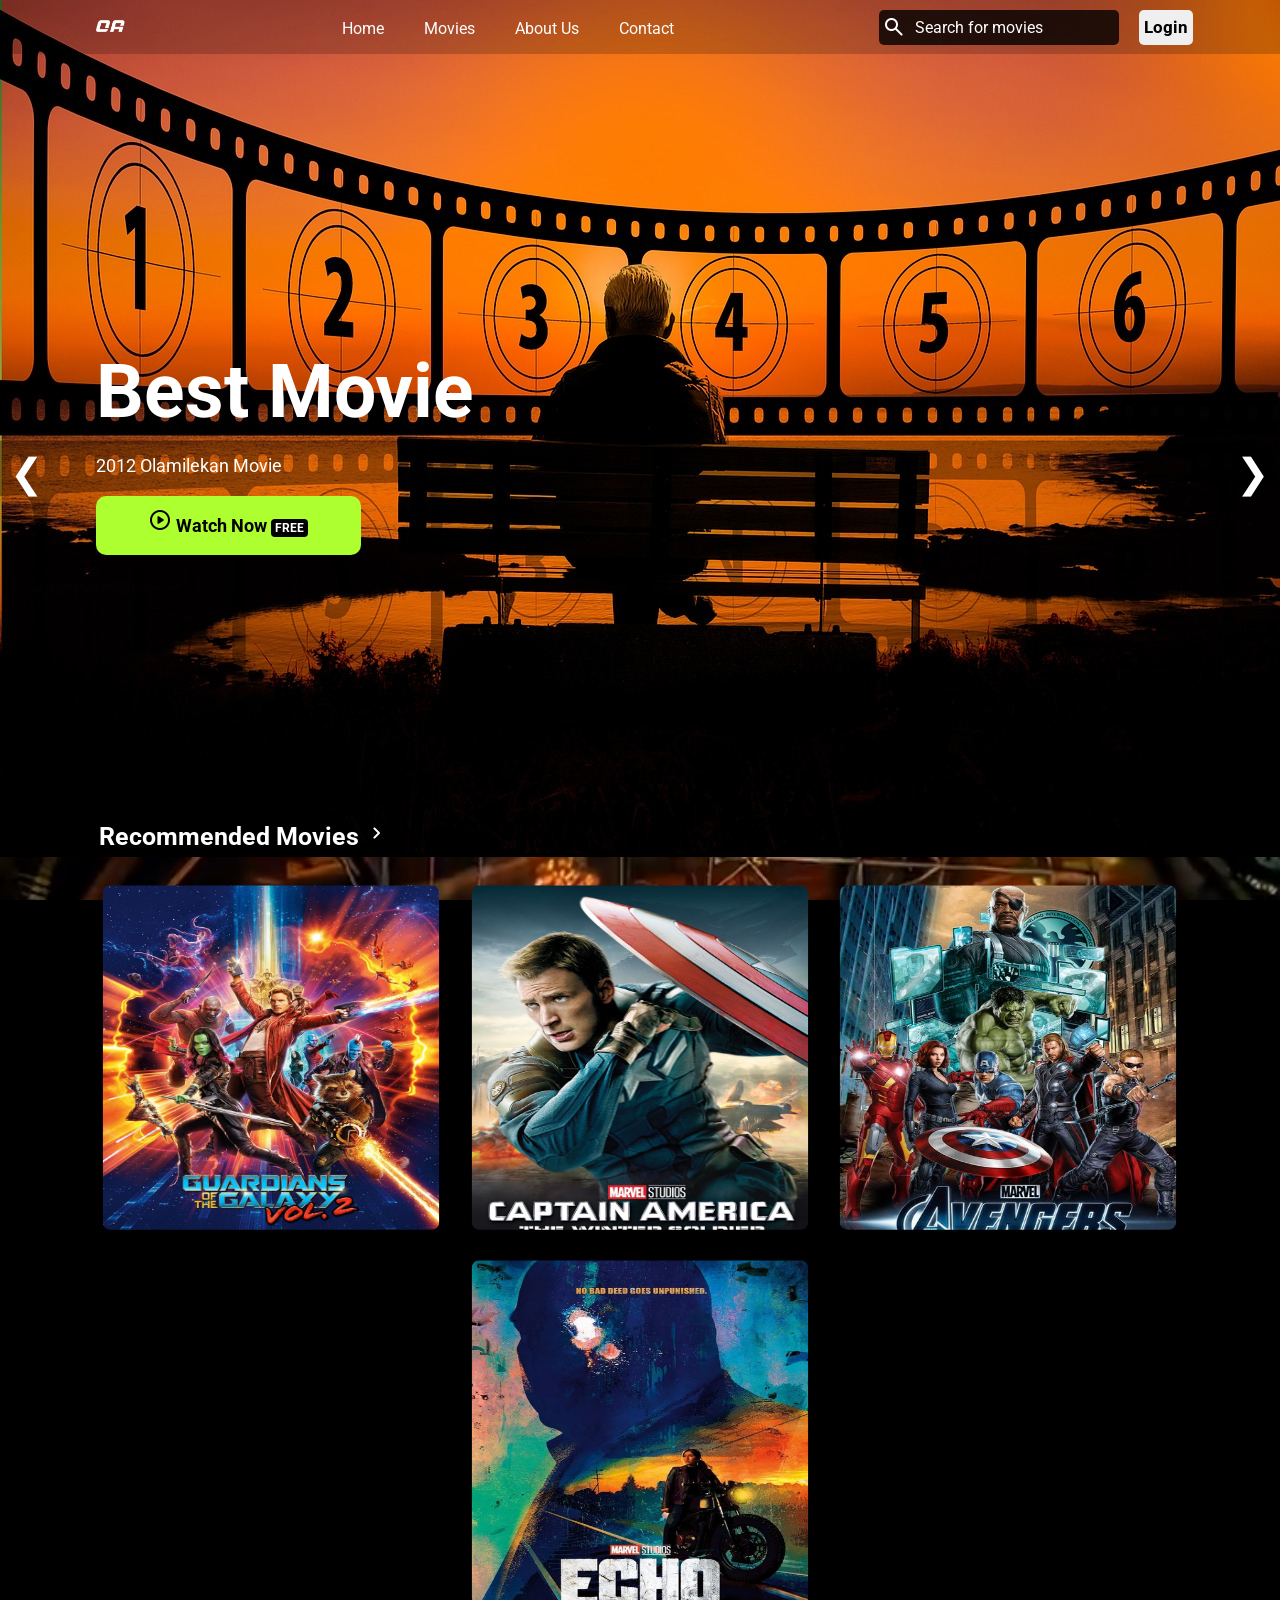
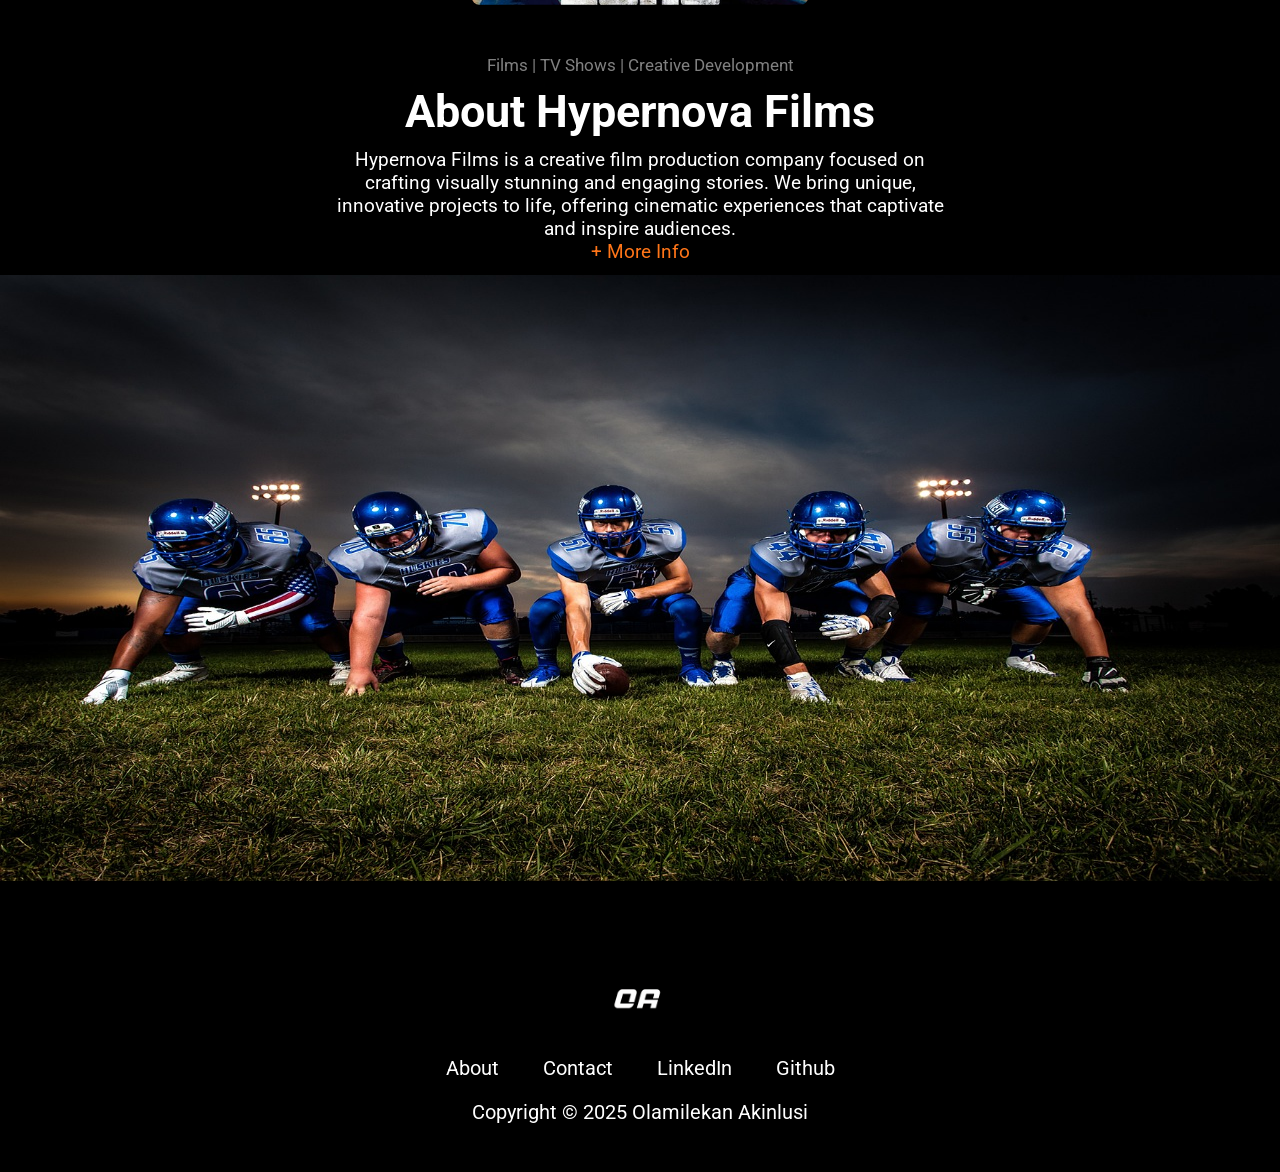
==== index.html @ 243a3493 "free" ====
<!DOCTYPE html>
<html lang="en">
<head>
    <meta charset="UTF-8">
    <meta name="viewport" content="width=device-width, initial-scale=1.0">
    <link rel="stylesheet" href="./style.css">
    <script src="index.js" defer></script>
    <link
      rel="stylesheet"
      href="https://fonts.googleapis.com/css2?family=Material+Symbols+Rounded:opsz,wght,FILL,GRAD@24,400,0,0"
    />
    <title>Movies</title>
</head>
<body>
    <section id="landing-page">
        <div class="nav__row">
        <nav>
            <div class="nav__container">
           <div class="logo">
                <img src="./my logo.png" id="personal-logo" alt="">
            </div>
            <div class="nav__link--list">
            <ul>
                <li class="nav__link">
                    <a href="#" class="
                    nav__link--anchor
                    link__hover-effect
                    link__hover-effect--black
                    ">Home</a>
                </li>
                <li class="nav__link" onclick="toggleModal()">
                    <a href="#recommended" class="
                    nav__link--anchor
                    link__hover-effect
                    link__hover-effect--black
                    ">Movies</a>
                </li>
                <li class="nav__link" onclick="toggleModal()">
                    <a href="#about" class="
                    nav__link--anchor
                    link__hover-effect
                    link__hover-effect--black
                    ">About Us</a>
                </li>
                <li class="nav__link" onclick="toggleModal()">
                    <a href="#" class="
                    nav__link--anchor
                    link__hover-effect
                    link__hover-effect--black
                    ">Contact</a>
                </li>
            </ul>
            </div>
                <div class="nav__right">
                    <div class="search__bar">
                        <span class="material-symbols-rounded btn__search">Search</span>
                    <input type="text" class="movie__bar" id="searchInput" placeholder="Search for movies">
                    <button class="login__btn click" onclick="toggleContrast()">Login</button>         
                </div>
            </div>
            </div>
        </div>
        </nav>
        <header class="header">
            <div class="header__description">
            <h1 class="header__description--title">Hypernova Films</h1>
</div>
    <div class="carousel">
        <div class="texts">
            <div class="texts__title">
                <h1 class="texts__description">Best Movie</h1>
                <p class="texts__para">2012 Olamilekan Movie</p>
                <button class="watch"><span class="material-symbols-rounded font">play_circle</span> Watch Now <span class="free">FREE</span></button>
            </div>
        </div>
        <div class="carousel__img">
        <img src="./sunset-3189813_1280.jpg" class="slide active">
           <img src="./videoframe_13177.png" class="slide">
         <img src="./ticket.jpg" class="slide">
        </div>
        <div class="dots">
            <span class="dot active" onclick="currentSlide(1)"></span>
            <span class="dot" onclick="currentSlide(2)"></span>
            <span class="dot" onclick="currentSlide(3)"></span>
            <span class="dot" onclick="currentSlide(4)"></span>
            <span class="dot" onclick="currentSlide(5)"></span>
            <span class="dot" onclick="currentSlide(6)"></span>
            <span class="dot" onclick="currentSlide(7)"></span>
        </div>
            <button class="carousel-btn prev click" onClick="moveSlide(-1)">❮</button>
            <button class="carousel-btn next click" onClick="moveSlide(1)">❯</button>
    </div>
    <div id="recommended">
        Recommended Movies <span class="material-symbols-rounded right">Chevron_right</span>
    </div>

    <div class="movie__wrapper">
    <div class="movie">
        <div class="movie__one">
            <img id="moviePoster" src="./g2.jpg" class="movie1" alt="Movie Poster">
            <div class="movie__wrapper--bg">
            <div class="movie__description">
            <h3 id="movieTitle" class="movie__description--title">Guardians of the Galaxy <br> Vol. 2</h3>
            <p id="movieDescription" class="movie__para">The Guardians face new challenges, encounter Peter Quill's father, Ego, and uncover secrets, strengthening their bond as a family.</p>
            <button class="movie__btn click" onclick="toggleContrast(event)">Watch Now!</button>
        </div>  
        </div> 
        </div> 
        </div> 
        <div class="movie">
            <div class="movie__one">
                <img src="./q1.jpg" class="movie1" alt="">
                <div class="movie__wrapper--bg">
                    <div class="movie__description">
                    <h3 class="movie__description--title">Captain America<br>The Winter Soldier</h3>
                    <p class="movie__para">Steve Rogers uncovers a conspiracy within S.H.I.E.L.D. while facing the mysterious Winter Soldier, revealing dark truths about his past.</p>
                    <button class="movie__btn click" onclick="toggleContrast()">Watch Now!</button>
                </div>  
                </div> 
            </div>  
            </div> 
            <div class="movie">
                <div class="movie__one">
                    <img src="./g5.jpg" class="movie1" alt="">
                    <div class="movie__wrapper--bg">
                        <div class="movie__description">
                        <h3 class="movie__description--title">Avengers</h3>
                        <p class="movie__para">The Avengers team up to stop Loki, Thor's brother, from using the Tesseract to conquer Earth, facing overwhelming odds.</p>
                        <button class="movie__btn click" onclick="toggleContrast()">Watch Now!</button>
                    </div>  
                    </div> 
                </div>  
                </div> 
                        <div class="movie">
                            <div class="movie__one">
                                <img src="./g6.jpg" class="movie1" alt="">
                                <div class="movie__wrapper--bg">
                                    <div class="movie__description">
                                    <h3 class="movie__description--title">Echo</h3>
                                    <p class="movie__para">Echo, aka Maya Lopez, is a Marvel superhero with the ability to perfectly mimic actions, and is deaf.</p>
                                    <button class="movie__btn click" onclick="toggleContrast()">Watch Now!</button>
                                </div>  
                                </div> 
                            </div>  
                            </div> 
                        </div>
    </div>
</header>
</section>
<section id="about">
    <div class="about__container">
<div class="about__description">Films | TV Shows | Creative Development</div>
<h2 class="about__decription--title">About Hypernova Films</h2>
<p class="about__para">Hypernova Films is a creative film production company focused on crafting visually stunning and engaging stories. We bring unique, innovative projects to life, offering cinematic experiences that captivate and inspire audiences.<br><span class="orange">+ More Info</span></p>
<div class="about__box">
    <img src="./9.jpg" class="about__img" alt="">
    <div class="about__text">
        <h2 class="about__h2">Releases Coming Soon</h2>
        <div class="about__play">
       <a href=""><i class="fa-solid fa-circle-play"></i></a>
            <h4 class="about__h4">Play Video</h4>
    <div class="about__videos">
        <h4 class="video__text">All Videos +</h4>
    </div>
    </div>
    </div>
</div>
</div>
</section>
<footer id="footer">
   <div class="footer__logo">
    <img src="./my logo.png" class="footer__personal-logo" alt="">
   </div>
    <div class="footer__links">
        <a href="" class=" footer__link 
        nav__link--anchor
        link__hover-effect
        link__hover-effect--black
        ">About</a>
        <a href="" class="footer__link 
        nav__link--anchor
        link__hover-effect
        link__hover-effect--black
        ">Contact</a>
        <a href="" class="footer__link 
        nav__link--anchor
        link__hover-effect
        link__hover-effect--black
        ">LinkedIn</a>
        <a href="" class="footer__link 
        nav__link--anchor
        link__hover-effect
        link__hover-effect--black
        ">Github</a>
       </div>
       <div class="footer__copyright">Copyright &copy; 2025 Olamilekan Akinlusi</div>
</footer>
</body>
</html>
---- style.css ----
@import url("https://fonts.googleapis.com/css2?family=Lato:ital,wght@0,100;0,300;0,400;0,700;0,900;1,100;1,300;1,400;1,700;1,900&family=Poppins:ital,wght@0,100;0,200;0,300;0,400;0,500;0,600;0,700;0,800;0,900;1,100;1,200;1,300;1,400;1,500;1,600;1,700;1,800;1,900&family=Roboto+Flex:opsz,wght@8..144,100..1000&family=Roboto:ital,wght@0,100..900;1,100..900&display=swap");
* {
  margin: 0;
  padding: 0;
  box-sizing: border-box;
  font-family: "Roboto", serif;
}

body,
html {
  height: 100%;
  background-color: black;
  margin: 0;
}

body.high-contrast {
    background-color: #000;
    color: #FFF;
}

#landing-page {
    width: 100%;
}

.landing__img {
  max-width: 1400px;
}

#personal-logo {
  width: 50px;
  height: 50px;
  line-height: 0.5;
}

.orange {
    color: #ff7518;
}

/*

NAV

*/

.nav__row {
  margin: 0 auto;
  max-width: 100%;
}

.nav__container {
  margin: 0 auto;
  width: 100%;
  background-color: rgba(0, 0, 0, 0.2);
  display: flex;
  align-items: center;
justify-content: space-around;
  width: 100%;
  position: absolute;
  z-index: 1000;
}

.nav__link--anchor {
  font-size: 16px;
  color: #fff;
}

.link__hover-effect {
  position: relative;
}

.link__hover-effect:after {
  content: "";
  position: absolute;
  bottom: -3px;
  height: 3px;
  width: 0;
  right: 0;
  transition: all 300ms ease;
}

.link__hover-effect--black:after {
  background-color: white;
}

.link__hover-effect:hover:after {
  left: 0;
  width: 100%;
}

ul {
  display: flex;
  align-items: center;
width: 100%;
  gap: 40px;
  line-height: 2.5;
  margin: 0 30px;
}

a {
  text-decoration: none;
  color: #fff;
}

li {
  list-style-type: none;
}

h1{
  margin: 0;
}

button {
  cursor: pointer;
}

.click {
  cursor: pointer;
  transition: all 300ms ease;
}

.click:hover {
  transform: scale(1.1);
}

.click:active {
  transform: scale(0.8);
}

.nav__link--list {
  font-size: 18px;
}

/* Nav search and login */

.login__btn {
  height: 35px;
  width: 70%;
 font-size: 17px;
 font-weight: bold;
 transition: 0.3s ease;
 border-radius: 5px;
 border: none;
}

.btn__search {
  color: white;
  position: absolute;
  z-index: 2;
  padding: 3px;
}

.search__bar {
  gap: 20px;
position: relative;
  display: flex;
  align-items: center;
}

.movie__bar {
  width: 250px;
  height: 35px;
  border-radius: 5px;
  border: 0.5px solid transparent;
  padding: 10px 0 10px 35px;
  color: #fff;
  font-size: 16px;
  z-index: 1;
  transition: border-color 300ms ease;
  background-color: rgba(0, 0, 0, 0.8);

}

.movie__bar::placeholder {
  color: white;
}

.movie__bar:hover {
  border-color: #242424;
}

.movie__bar:focus,
.movie__bar:active {
    outline: white solid 2px;
    outline-offset: 0.5px;
}

/* CAROUSEL */

.carousel {
  position: relative;
  width: 100%;
  height: 100vh;
  margin: auto;
  overflow: hidden;
}

.texts {
  position: absolute;
  top: 35%;
  left: 7.5%;
  color: white;
  font-size: 50px;
 margin: 12px 0;
  border: none;
  
}

.texts__description {
  margin: 20px 0;
}

.texts__para {
  margin-top: 12px;
  font-size: 18px;
}

.watch {
  font-size: 18px;
  padding: 12px 12px;
  border-radius: 10px;
  background-color: greenyellow;
  margin-top: 20px;
 width: 70%;
 font-weight: bold;
 line-height: 1.5;
 align-items: center;
 border: none;
}

.font {
  font-size: 20px;
}

.watch:hover {
  background-color: #ccc;
  transition: 0.3s ease;
}

.free {
  padding: 2px 4px;
 font-size: 12px;
 background-color: black;
 border-radius: 4px;
 color: white;
 line-height: 2.5;
}

.carousel-img {
  display: flex;
  transition: 0.3s ease;
 height: 100%;
}

.slide {
  width: 100%;
    flex-shrink: 0;
}

.carousel-btn {
  position: absolute;
  top: 50%;
  background-color: gba(255, 255, 255, 0.8);
  border: none;
  cursor: pointer;
  font-size: 40px;
}

.prev {
  left: 10px;
  color: white;
  background-color: transparent;
}

.next {
  right: 10px;
  color: white;
  background-color: transparent;
}

#recommended {
  position: absolute;
  left: 7.7%;
  bottom: 5%;
  color: white;
  font-weight: bold;
  font-size: 25px;
  line-height: 1.5;
}

.right {
  /* color: yellow; */
  line-height: 0.5;
}

#recommended:hover,
.right:hover {
color: yellowgreen;
transition: 0.3s ease;
}

/* Carousel dots */

.carousel .dots {
  text-align: center;
  margin-top: 10px;
  position: absolute;
}

.dot {
  height: 12px;
  width: 10px;
  margin: 5px;
  border-radius: 50%;
  display: inline-block;
  cursor: pointer;

}


.dot .active {
  background-color: white;
}

/* HEADER */

/* .header {
  background-image: url("./sunset-3189813_1280.jpg");
  background-repeat: no-repeat;
  height: calc(100vh - 54px);
  background-size: cover;
  background-position: center center;
  height: 60vh;
} */

.movie__wrapper {
  display: flex;
  flex-wrap: wrap;
  gap: 60px;
  align-items: center;
  justify-content: center;
  position: relative;
}

/* .header__description {
  display: flex;
  justify-content: center;
  text-align: center;
  align-items: center;
  height: 57vh;
} */

 .header__description--title {
  display: none;
 }


.movie__one {
    position: relative;
  width: 100%;
  height: 35vh;
  border: 1px solid transparent;
  overflow: hidden;
  border-radius: 8px;
  box-shadow: 0 4px 8px rgba(0, 0, 0, 0.2);
}

.movie__description {
    position: absolute;
   top: 50%;
   transform: translateY(100%);
   width: 100%;
   height: 100%;
   background-color: rgba(0, 0, 0, 0.6);
   color: #fff;
   text-align: center;
   padding: 20px;
   transition: transform 0.5s ease;
}

.movie__one:hover .movie__description {
   transform: translateY(-50%);
}

.movie__one {
    transform: scale(1.1);
}

.movie1 {
  width: 306.4px;
  height: 343.34px;
  transition: transform 0.3s ease;
}

.movie__description--title {
font-size: 22px;
margin: 15px 0;
font-weight: bold;
}

.movie__btn {
    font-size: 18px;
    padding: 8px 25px;
    font-weight: bold;
    border-radius: 20px;
    margin: 20px 0;
    background-color: #ff7518;
}

.movie__para {
    font-size: 17px;
    margin: 12px 0;
}

/* ABOUT */

.about__container {
    background-color: black;
    height: 100vh;
    text-align: center;
    padding: 65px 0;
}

.about__description {
    font-size: 17px;
    color: grey;
}

.about__decription--title {
    font-size: 45px;
    margin: 10px 0;
    color: white;
}

.about__para {
    font-size: 19px;
    margin: 10px 0;
    align-items: center;
    width: calc(100% / 2);
    margin: 0 auto;
    color: white;
}

.about__box {
 

}
.about__img {
  width: 100%;
  height: 70vh;
  position: relative;
  padding: 12px 0;
}

/* FOOTER */

#footer {
   background-color: black;
   color:white;
   text-align: center;
  margin-top: 12px;
height: 30vh;
width: 100%;
padding: 40px 0;
}

.footer__personal-logo {
    width: 80px;
    height: 80px;
    margin: 15px 0;
}

.footer__link {
    font-size: 20px;
  margin: 0 20px;
}

.footer__copyright {
    font-size: 20px;
    margin: 20px 0;
}

/* Small Phones, Tablets, Large Smartphones */
/* 
@media (max-width:1024px) {
  nav {
    max-width: 990px;
    width: 100%;
    margin: 0 auto;
  }


.nav__link--list  {
  display: none;
}

.login__btn {
  display: none;
}

.logo {
padding: 12px;
}

#landing-page {
  max-width: 990px;
  margin: 0 auto;
  width: 100%;
}

.nav__right {
 display: flex;
}

.login__btn {
  display: none;
}

.search__bar {
  margin: 0 120px;
}
}

/* Tablets */

@media (max-width: 768px) {
  nav {
    max-width: 720px;
    width: 100%;
    margin: 0 auto;
  }


.nav__link--list  {
  display: none;
}

.login__btn {
  display: none;
}

.logo {
padding: 12px;
}


#landing-page {
  max-width: 720px;
  margin: 0 auto;
  width: 100%;
}

.nav__right {
  margin: 0;
  gap: 0;
}

.login__btn {
  display: none;
}

.search__bar {
  margin: 0 220px;
}
}

/* Small Phones */

@media (max-width: 430px) {

  nav {
    max-width: 400px;
    width: 100%;
    margin: 0 auto;
  }
  #landing-page {
    width: 100%;
    max-width: 400px;
    margin: 0 auto;
  }

  .header {
max-width: 400px;
width: 100%;
margin: 0 auto;
  }

  .search__bar {
    margin: 0 150px;
  }

  .movie__bar {
    width: 180px;
  }

  .header__description--title {
    font-size: 35px;
  }
} */
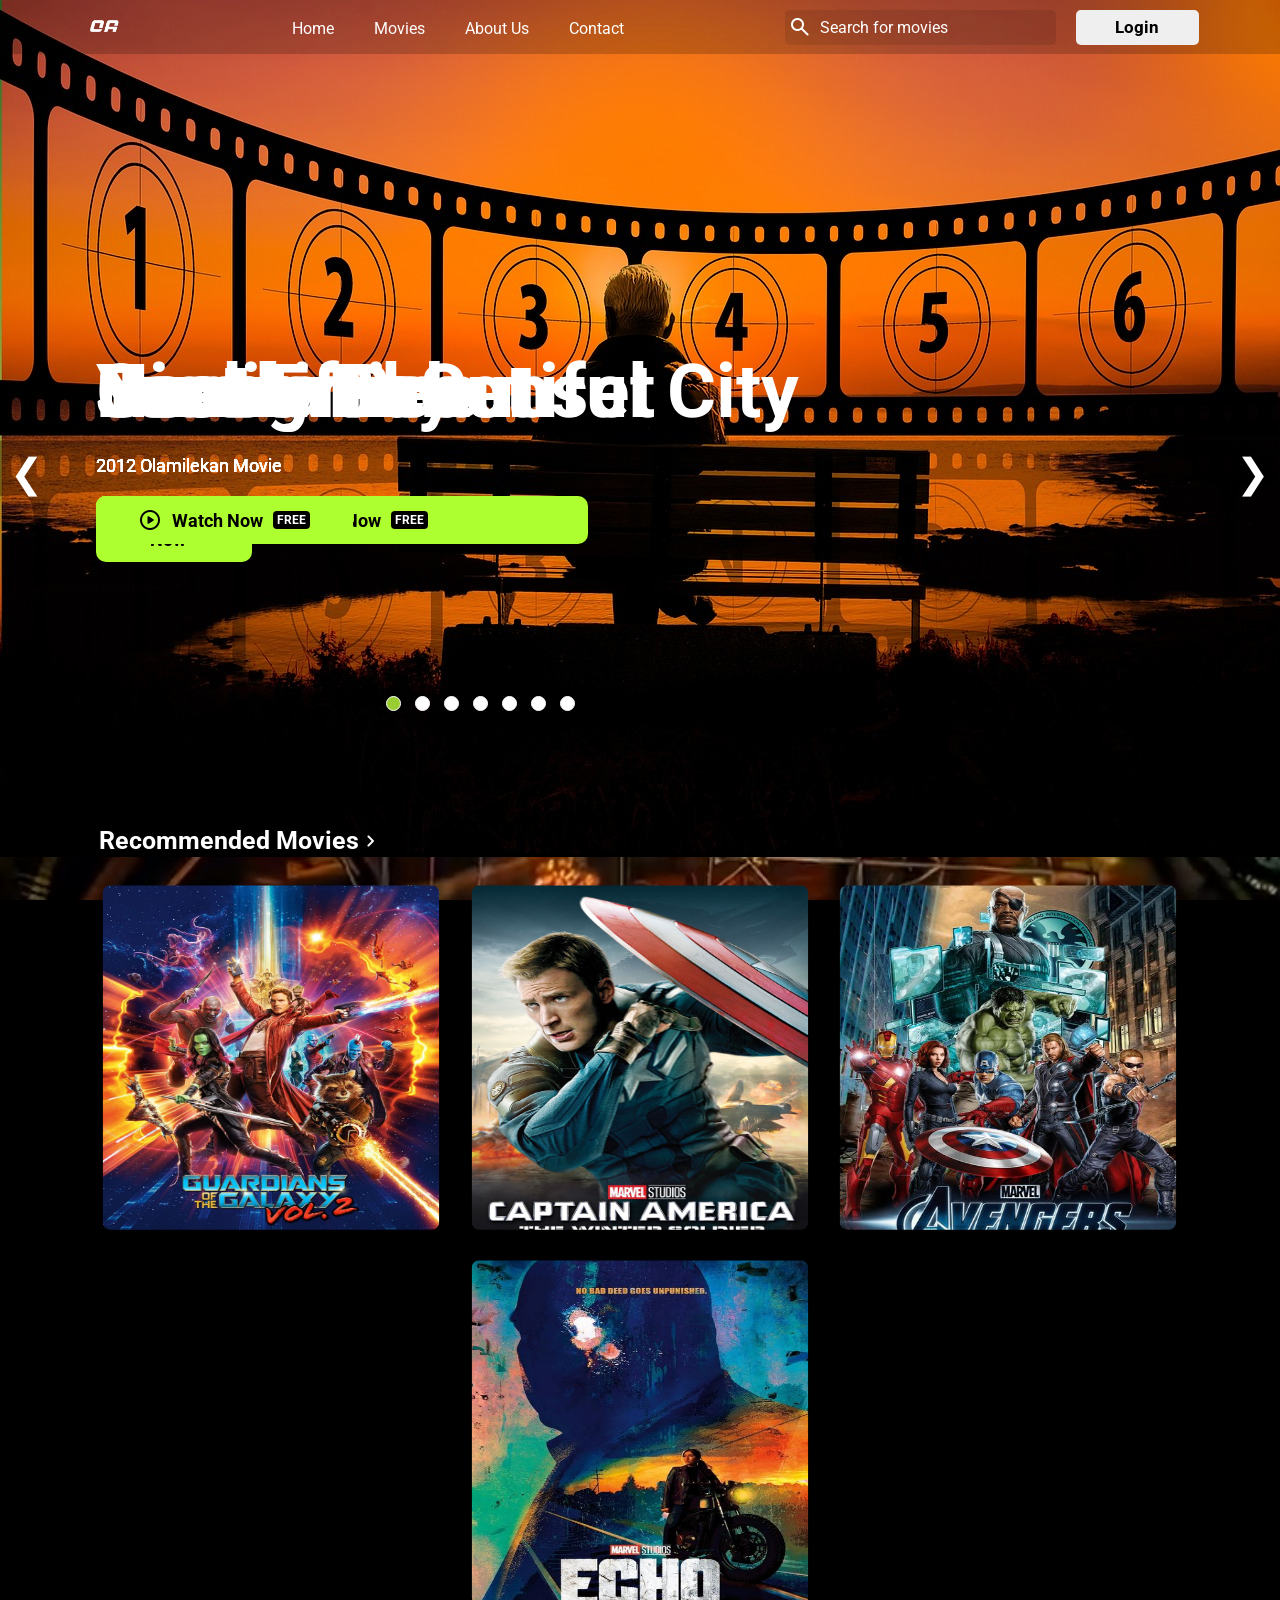
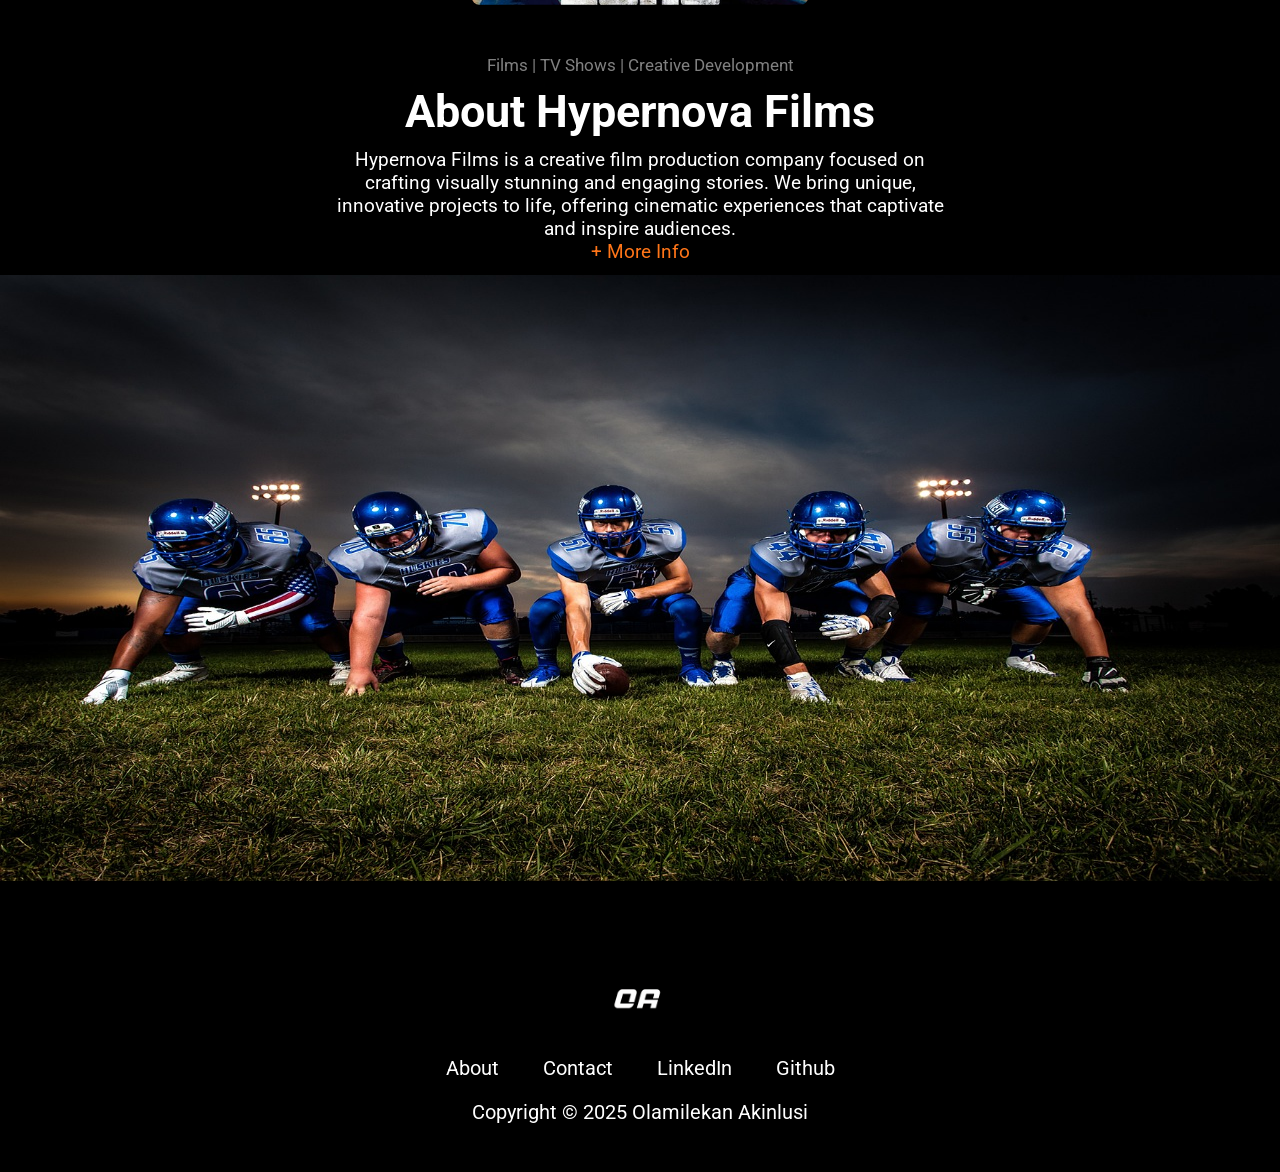
==== commit bfa13c1a: "ticket" ====
--- a/index.html
+++ b/index.html
@@ -19,8 +19,8 @@
            <div class="logo">
                 <img src="./my logo.png" id="personal-logo" alt="">
             </div>
-            <div class="nav__link--list">
-            <ul>
+    <div>
+            <ul class="nav__link--list">
                 <li class="nav__link">
                     <a href="#" class="
                     nav__link--anchor
@@ -50,13 +50,12 @@
                     ">Contact</a>
                 </li>
             </ul>
-            </div>
-                <div class="nav__right">
+        </div>
+                
                     <div class="search__bar">
                         <span class="material-symbols-rounded btn__search">Search</span>
                     <input type="text" class="movie__bar" id="searchInput" placeholder="Search for movies">
                     <button class="login__btn click" onclick="toggleContrast()">Login</button>         
-                </div>
             </div>
             </div>
         </div>
@@ -65,19 +64,85 @@
             <div class="header__description">
             <h1 class="header__description--title">Hypernova Films</h1>
 </div>
+
     <div class="carousel">
+        <div class="carousel__img fade">
+        <img src="./sunset-3189813_1280.jpg" class="slide active">
         <div class="texts">
             <div class="texts__title">
-                <h1 class="texts__description">Best Movie</h1>
-                <p class="texts__para">2012 Olamilekan Movie</p>
-                <button class="watch"><span class="material-symbols-rounded font">play_circle</span> Watch Now <span class="free">FREE</span></button>
-            </div>
-        </div>
-        <div class="carousel__img">
-        <img src="./sunset-3189813_1280.jpg" class="slide active">
+                <h1 class="texts__description">Beautiful Sunset</h1>
+                <p class="texts__para">2012 Olamilekan Movie</p>
+                <button class="watch"><span class="material-symbols-rounded font">play_circle</span> Watch Now <span class="free">FREE</span></button>
+            </div>
+        </div>
+    </div>
+
+    <div class="carousel__img fade">
            <img src="./videoframe_13177.png" class="slide">
+           <div class="texts">
+            <div class="texts__title">
+                <h1 class="texts__description">Nice Frame</h1>
+                <p class="texts__para">2012 Olamilekan Movie</p>
+                <button class="watch"><span class="material-symbols-rounded font">play_circle</span> Watch Now <span class="free">FREE</span></button>
+            </div>
+        </div>
+        </div>
+
+           <div class="carousel__img fade">
          <img src="./ticket.jpg" class="slide">
-        </div>
+         <div class="texts">
+            <div class="texts__title">
+                <h1 class="texts__description">Just a Ticket</h1>
+                <p class="texts__para">2012 Olamilekan Movie</p>
+                <button class="watch"><span class="material-symbols-rounded font">play_circle</span> Watch Now <span class="free">FREE</span></button>
+            </div>
+        </div>
+        </div>
+
+           <div class="carousel__img fade">
+         <img src="./assets/boy.webp" class="slide">
+         <div class="texts">
+            <div class="texts__title">
+                <h1 class="texts__description">Young Boy</h1>
+                <p class="texts__para">2012 Olamilekan Movie</p>
+                <button class="watch"><span class="material-symbols-rounded font">play_circle</span> Watch Now <span class="free">FREE</span></button>
+            </div>
+        </div>
+        </div>
+
+           <div class="carousel__img fade">
+         <img src="./assets/city.jpeg" class="slide">
+         <div class="texts">
+            <div class="texts__title">
+                <h1 class="texts__description">Such a Beautiful City</h1>
+                <p class="texts__para">2012 Olamilekan Movie</p>
+                <button class="watch"><span class="material-symbols-rounded font">play_circle</span> Watch Now <span class="free">FREE</span></button>
+            </div>
+        </div>
+        </div>
+
+           <div class="carousel__img fade">
+         <img src="./assets/family.webp" class="slide">
+         <div class="texts">
+            <div class="texts__title">
+                <h1 class="texts__description">Family</h1>
+                <p class="texts__para">2012 Olamilekan Movie</p>
+                <button class="watch"><span class="material-symbols-rounded font">play_circle</span> Watch Now <span class="free">FREE</span></button>
+            </div>
+        </div>
+        </div>
+
+           <div class="carousel__img fade">
+         <img src="./assets/man.jpeg" class="slide">
+         <div class="texts">
+            <div class="texts__title">
+                <h1 class="texts__description">Gentleman</h1>
+                <p class="texts__para">2012 Olamilekan Movie</p>
+                <button class="watch"><span class="material-symbols-rounded font">play_circle</span> Watch Now <span class="free">FREE</span></button>
+            </div>
+        </div>
+        </div>
+
         <div class="dots">
             <span class="dot active" onclick="currentSlide(1)"></span>
             <span class="dot" onclick="currentSlide(2)"></span>
@@ -87,9 +152,10 @@
             <span class="dot" onclick="currentSlide(6)"></span>
             <span class="dot" onclick="currentSlide(7)"></span>
         </div>
-            <button class="carousel-btn prev click" onClick="moveSlide(-1)">❮</button>
-            <button class="carousel-btn next click" onClick="moveSlide(1)">❯</button>
-    </div>
+            <button class="carousel-btn prev click" onClick="moveSlides(-1)">&#10094</button>
+            <button class="carousel-btn next click" onClick="moveSlides(1)">&#10095</button>
+    </div>
+
     <div id="recommended">
         Recommended Movies <span class="material-symbols-rounded right">Chevron_right</span>
     </div>
--- a/style.css
+++ b/style.css
@@ -87,13 +87,19 @@
   width: 100%;
 }
 
-ul {
+.nav__link--list {
   display: flex;
   align-items: center;
+  justify-content: flex-start;
 width: 100%;
   gap: 40px;
   line-height: 2.5;
-  margin: 0 30px;
+  font-size: 18px;
+  max-width: 1200px;
+}
+
+.nav__link {
+  
 }
 
 a {
@@ -123,18 +129,15 @@
 }
 
 .click:active {
-  transform: scale(0.8);
-}
-
-.nav__link--list {
-  font-size: 18px;
-}
+  transform: scale(0.95);
+}
+
 
 /* Nav search and login */
 
 .login__btn {
   height: 35px;
-  width: 70%;
+width: 40%;
  font-size: 17px;
  font-weight: bold;
  transition: 0.3s ease;
@@ -147,6 +150,7 @@
   position: absolute;
   z-index: 2;
   padding: 3px;
+  cursor: default;
 }
 
 .search__bar {
@@ -157,16 +161,16 @@
 }
 
 .movie__bar {
-  width: 250px;
+  width: 350px;
   height: 35px;
   border-radius: 5px;
-  border: 0.5px solid transparent;
+  border: none;
   padding: 10px 0 10px 35px;
   color: #fff;
   font-size: 16px;
   z-index: 1;
   transition: border-color 300ms ease;
-  background-color: rgba(0, 0, 0, 0.8);
+  background-color: rgba(0, 0, 0, 0.1);
 
 }
 
@@ -180,7 +184,7 @@
 
 .movie__bar:focus,
 .movie__bar:active {
-    outline: white solid 2px;
+    outline: transparent solid 2px;
     outline-offset: 0.5px;
 }
 
@@ -222,7 +226,9 @@
   margin-top: 20px;
  width: 70%;
  font-weight: bold;
- line-height: 1.5;
+ display: flex;
+ justify-content: center;
+ gap: 10px;
  align-items: center;
  border: none;
 }
@@ -242,13 +248,12 @@
  background-color: black;
  border-radius: 4px;
  color: white;
- line-height: 2.5;
 }
 
 .carousel-img {
-  display: flex;
-  transition: 0.3s ease;
- height: 100%;
+  display: none;
+  /* transition: 0.3s ease;
+  height: 100%; */
 }
 
 .slide {
@@ -263,6 +268,11 @@
   border: none;
   cursor: pointer;
   font-size: 40px;
+  user-select: none;
+}
+
+.carousel-btn:hover {
+  color: yellowgreen;
 }
 
 .prev {
@@ -284,12 +294,12 @@
   color: white;
   font-weight: bold;
   font-size: 25px;
-  line-height: 1.5;
+  display: flex;
+  align-items: center;
 }
 
 .right {
   /* color: yellow; */
-  line-height: 0.5;
 }
 
 #recommended:hover,
@@ -300,10 +310,12 @@
 
 /* Carousel dots */
 
-.carousel .dots {
-  text-align: center;
-  margin-top: 10px;
+.dots {
+  max-width: 100%;
   position: absolute;
+  bottom: 40%;
+right: calc(1400px / 2);
+bottom: 20%;
 }
 
 .dot {
@@ -313,12 +325,36 @@
   border-radius: 50%;
   display: inline-block;
   cursor: pointer;
-
-}
-
-
-.dot .active {
+  border: 1px solid white;
+  width: 15px;
+  height: 15px;
   background-color: white;
+  cursor: default;
+  display: inline-block;
+  transition: background-color 0.6s ease;
+}
+
+
+.active,
+.dot:hover {
+  background-color: yellowgreen;
+}
+
+.fade {
+animation-name: fade;
+animation-duration: 1.5s;
+}
+
+/* fade animation */
+
+@keyframes fade {
+  from {
+    opacity: 0.4;
+  }
+
+  to {
+    opacity: 1;
+  }
 }
 
 /* HEADER */
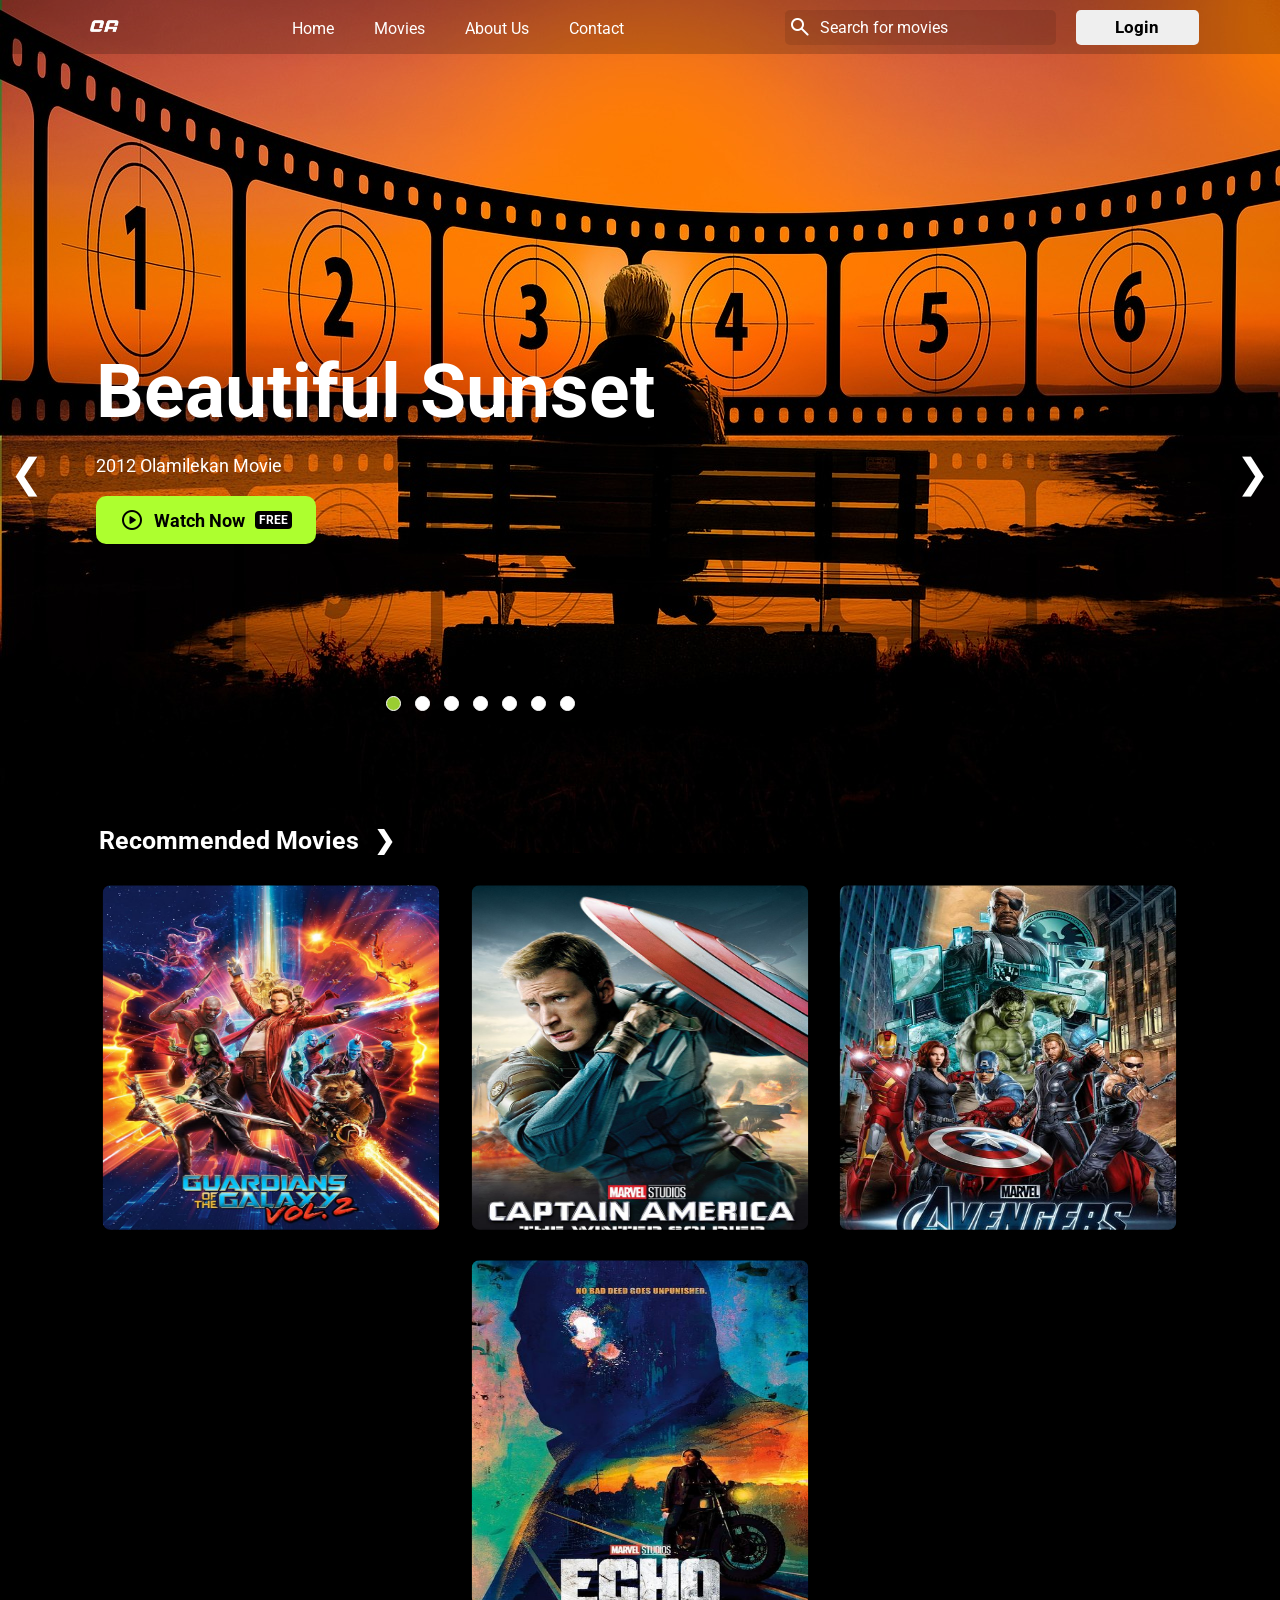
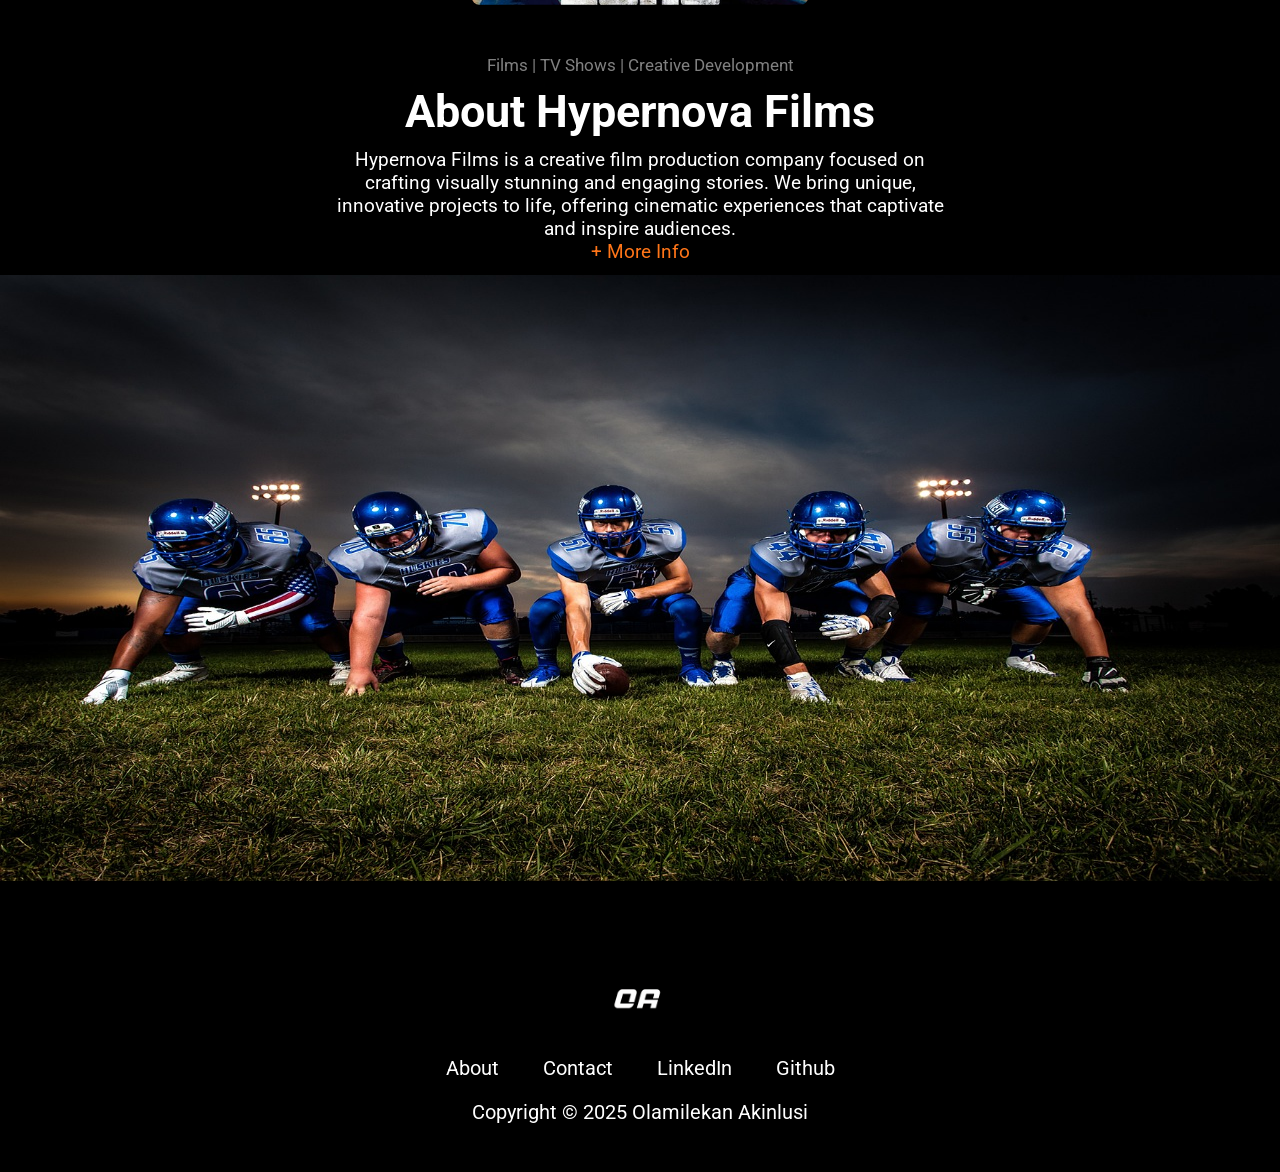
==== commit 70d8fd15: "slide" ====
--- a/index.html
+++ b/index.html
@@ -66,7 +66,7 @@
 </div>
 
     <div class="carousel">
-        <div class="carousel__img fade">
+        <div class="carousel__img fade" id="carouselImages">
         <img src="./sunset-3189813_1280.jpg" class="slide active">
         <div class="texts">
             <div class="texts__title">
@@ -157,7 +157,7 @@
     </div>
 
     <div id="recommended">
-        Recommended Movies <span class="material-symbols-rounded right">Chevron_right</span>
+        Recommended Movies <span class="right">&#10095</span>
     </div>
 
     <div class="movie__wrapper">
--- a/style.css
+++ b/style.css
@@ -224,7 +224,8 @@
   border-radius: 10px;
   background-color: greenyellow;
   margin-top: 20px;
- width: 70%;
+ max-width: 220px;
+ width: 100%;
  font-weight: bold;
  display: flex;
  justify-content: center;
@@ -296,11 +297,9 @@
   font-size: 25px;
   display: flex;
   align-items: center;
-}
-
-.right {
-  /* color: yellow; */
-}
+  gap: 15px;
+}
+
 
 #recommended:hover,
 .right:hover {
@@ -314,7 +313,7 @@
   max-width: 100%;
   position: absolute;
   bottom: 40%;
-right: calc(1400px / 2);
+right: 700px;
 bottom: 20%;
 }
 
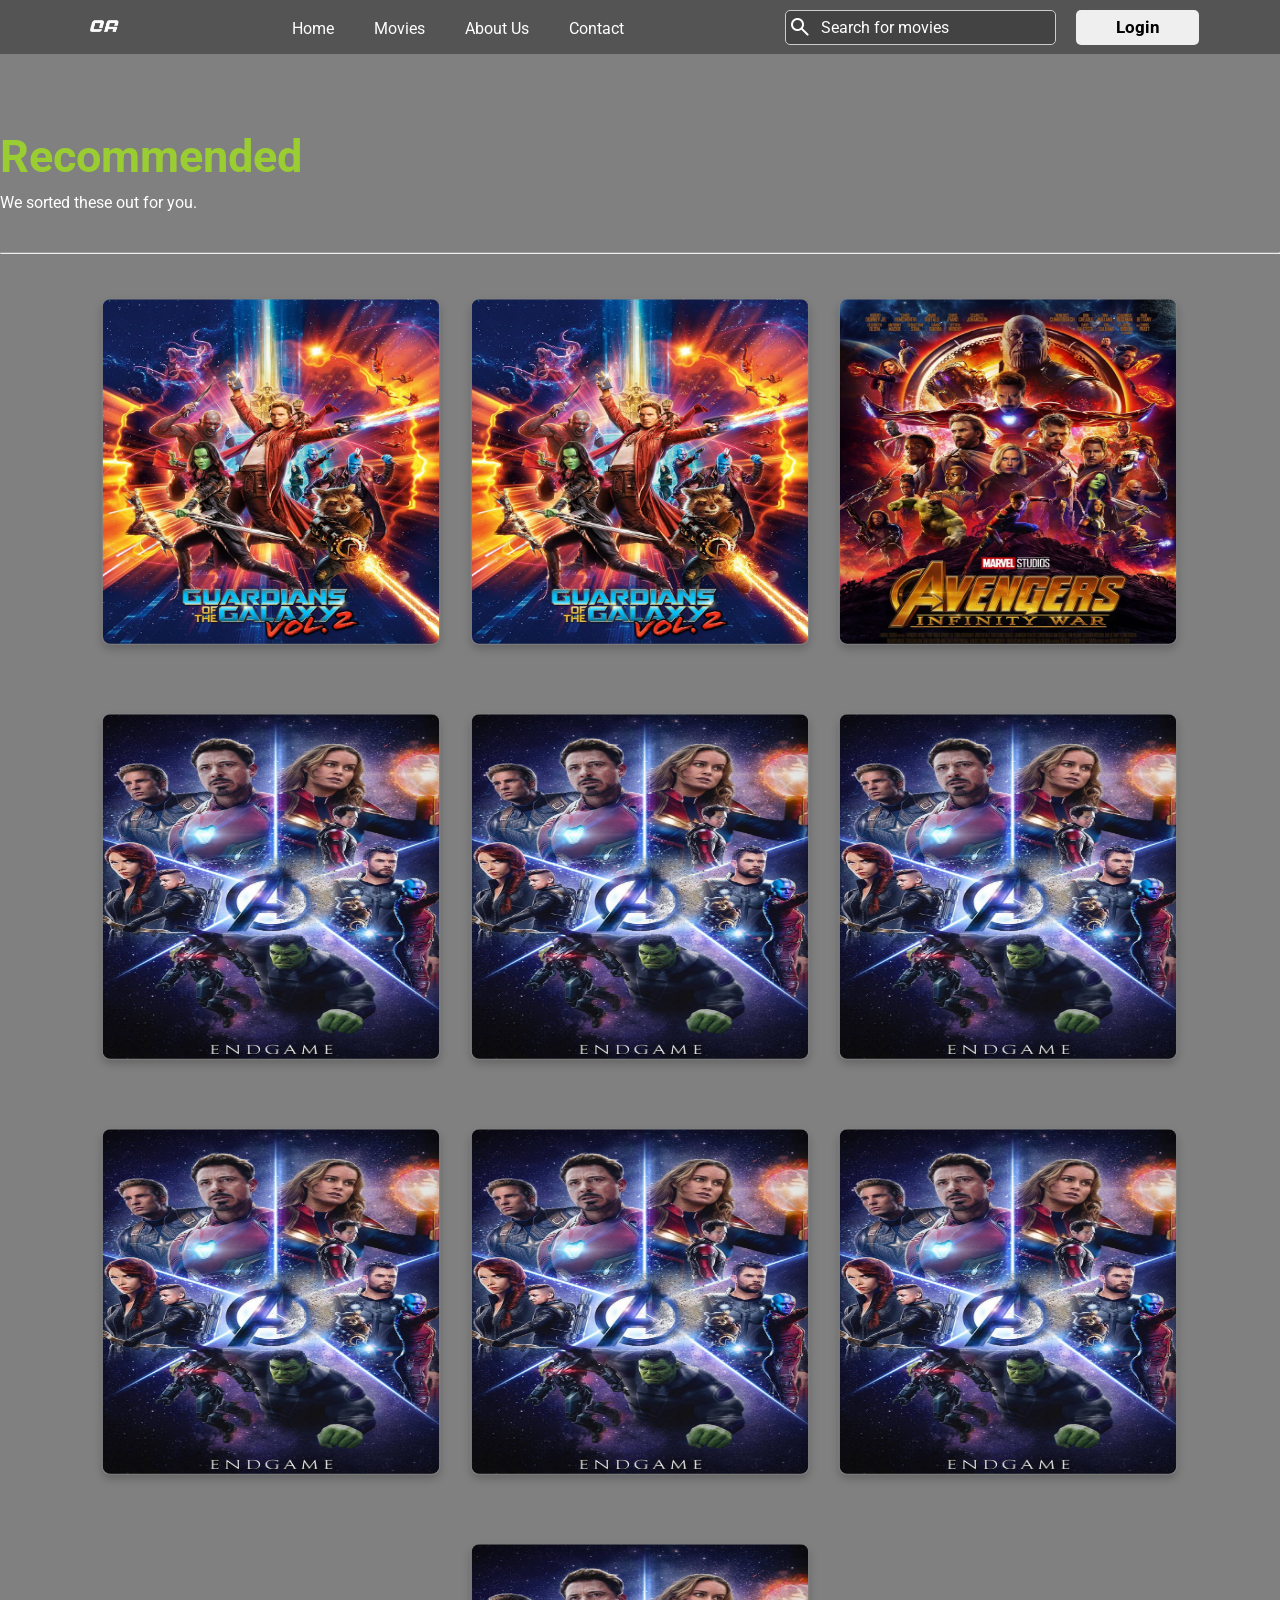
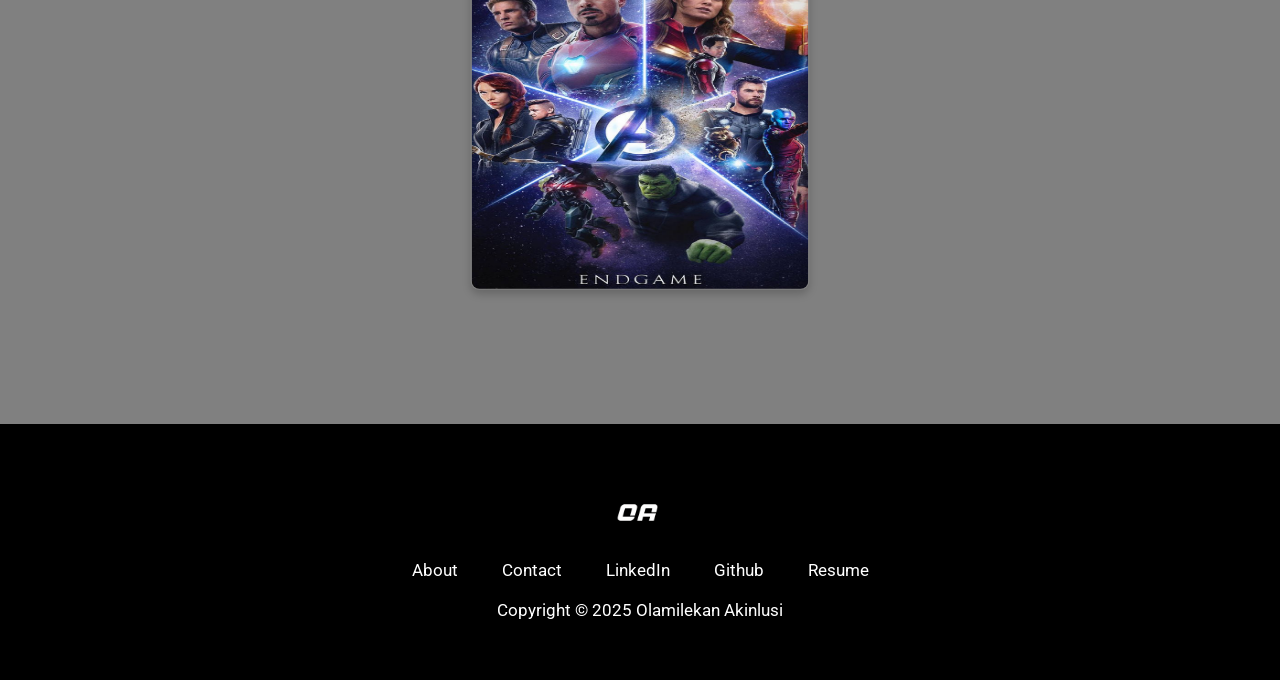
==== commit 31866d35: "sort" ====
--- a/index.html
+++ b/index.html
@@ -53,7 +53,8 @@
         </div>
                 
                     <div class="search__bar">
-                        <span class="material-symbols-rounded btn__search">Search</span>
+                        <!-- <a href="#" target="_blank"> -->
+                            <span class="material-symbols-rounded btn__search">Search</span></a>
                     <input type="text" class="movie__bar" id="searchInput" placeholder="Search for movies">
                     <button class="login__btn click" onclick="toggleContrast()">Login</button>         
             </div>
@@ -61,9 +62,6 @@
         </div>
         </nav>
         <header class="header">
-            <div class="header__description">
-            <h1 class="header__description--title">Hypernova Films</h1>
-</div>
 
     <div class="carousel">
         <div class="carousel__img fade" id="carouselImages">
@@ -156,9 +154,9 @@
             <button class="carousel-btn next click" onClick="moveSlides(1)">&#10095</button>
     </div>
 
-    <div id="recommended">
-        Recommended Movies <span class="right">&#10095</span>
-    </div>
+    <a href="#" target="_blank" class="recommend">
+    <div id="recommended">Recommended Movies <span class="right">&#10095</span>
+    </div></a>
 
     <div class="movie__wrapper">
     <div class="movie">
@@ -233,12 +231,41 @@
 </div>
 </div>
 </section>
+
+<section id="new__page">
+    <div class="new__page--container">
+        <div class="new__row">
+    <div class="new__page--description">
+        Recommended
+    </div>
+    <p class="new__para">We sorted these out for you.</p>
+    <hr class="new__line">
+
+    <div class="new__wrapper">
+        <div class="new__movie">
+            <div class="new__movie--one">
+                <img id="moviePoster" src="./g2.jpg" class="new__movie1" alt="Movie Poster">
+                <div class="new__movie__wrapper-bg">
+                <div class="new__movie--description">
+                <h3 id="movieTitle" class="new__description--title">Guardians of the Galaxy <br> Vol. 2</h3>
+                <p id="movieDescription" class="new__movie--para">The Guardians face new challenges, encounter Peter Quill's father, Ego, and uncover secrets, strengthening their bond as a family.</p>
+                <button class="new__btn click" onclick="toggleContrast(event)">Watch Now!</button>
+            </div>  
+            </div> 
+            </div> 
+            </div> 
+            </div>
+
+    </div> 
+    </div>
+</section>
+
 <footer id="footer">
    <div class="footer__logo">
     <img src="./my logo.png" class="footer__personal-logo" alt="">
    </div>
     <div class="footer__links">
-        <a href="" class=" footer__link 
+        <a href="#about" class=" footer__link 
         nav__link--anchor
         link__hover-effect
         link__hover-effect--black
@@ -253,11 +280,16 @@
         link__hover-effect
         link__hover-effect--black
         ">LinkedIn</a>
-        <a href="" class="footer__link 
+        <a href="https://github.com/Olamilekan-creator" target="_blank" class="footer__link 
         nav__link--anchor
         link__hover-effect
         link__hover-effect--black
         ">Github</a>
+        <a href="#" target="_blank" class="footer__link 
+        nav__link--anchor
+        link__hover-effect
+        link__hover-effect--black
+        ">Resume</a>
        </div>
        <div class="footer__copyright">Copyright &copy; 2025 Olamilekan Akinlusi</div>
 </footer>
--- a/style.css
+++ b/style.css
@@ -36,6 +36,109 @@
     color: #ff7518;
 }
 
+/* Page 1 */
+
+.carousel, .recommend, .movie, #about {
+  display: none;
+}
+
+/* Page 2 */
+
+.new__page--container {
+  width: 100%;
+  background-color: grey;
+ padding: 130px 0;
+}
+
+.new__row {
+  max-width: 1500px;
+  margin: 0 auto;
+}
+
+.new__page--description {
+  font-size: 45px;
+  color: yellowgreen;
+  font-weight: bold;
+}
+
+.new__para {
+  font-size: 16px;
+  color: white;
+  margin: 10px 0;
+}
+
+.new__line {
+ margin: 40px 0;
+}
+/* New Page Movie */
+
+.new__wrapper {
+  display: flex;
+  flex-wrap: wrap;
+  justify-content: center;
+  gap: 60px;
+  align-items: center;
+}
+
+.new__movie {
+  padding: 20px 0;
+}
+
+.new__movie--one {
+  width: 100%;
+  height: 35vh;
+  border: 1px solid transparent;
+  overflow: hidden;
+  border-radius: 8px;
+  box-shadow: 0 4px 8px rgba(0, 0, 0, 0.2);
+}
+
+.new__movie--description {
+  position: absolute;
+   top: 50%;
+   transform: translateY(100%);
+   width: 100%;
+   background-color: rgba(0, 0, 0, 0.6);
+   color: #fff;
+   text-align: center;
+   padding: 20px;
+   transition: transform 0.5s ease;
+}
+
+.new__movie--one:hover .new__movie--description {
+   transform: translateY(-50%);
+}
+
+.new__movie--one {
+    transform: scale(1.1);
+}
+
+.new__movie1 {
+  width: 306.4px;
+  height: 343.34px;
+  transition: transform 0.3s ease;
+}
+
+.new__description--title {
+font-size: 22px;
+margin: 15px 0;
+font-weight: bold;
+}
+
+.new__btn {
+    font-size: 18px;
+    padding: 8px 25px;
+    font-weight: bold;
+    border-radius: 20px;
+    margin: 20px 0;
+    background-color: #ff7518;
+}
+
+.new__movie--para {
+    font-size: 17px;
+    margin: 12px 0;
+}
+
 /*
 
 NAV
@@ -50,7 +153,7 @@
 .nav__container {
   margin: 0 auto;
   width: 100%;
-  background-color: rgba(0, 0, 0, 0.2);
+  background-color: rgba(0, 0, 0, 0.35);
   display: flex;
   align-items: center;
 justify-content: space-around;
@@ -98,10 +201,6 @@
   max-width: 1200px;
 }
 
-.nav__link {
-  
-}
-
 a {
   text-decoration: none;
   color: #fff;
@@ -164,13 +263,13 @@
   width: 350px;
   height: 35px;
   border-radius: 5px;
-  border: none;
+  border: 0.5px solid #ccc;
   padding: 10px 0 10px 35px;
   color: #fff;
   font-size: 16px;
   z-index: 1;
   transition: border-color 300ms ease;
-  background-color: rgba(0, 0, 0, 0.1);
+  background-color: rgba(0, 0, 0, 0.2);
 
 }
 
@@ -356,16 +455,7 @@
   }
 }
 
-/* HEADER */
-
-/* .header {
-  background-image: url("./sunset-3189813_1280.jpg");
-  background-repeat: no-repeat;
-  height: calc(100vh - 54px);
-  background-size: cover;
-  background-position: center center;
-  height: 60vh;
-} */
+/* MOVIE */
 
 .movie__wrapper {
   display: flex;
@@ -375,14 +465,6 @@
   justify-content: center;
   position: relative;
 }
-
-/* .header__description {
-  display: flex;
-  justify-content: center;
-  text-align: center;
-  align-items: center;
-  height: 57vh;
-} */
 
  .header__description--title {
   display: none;
@@ -475,10 +557,6 @@
     color: white;
 }
 
-.about__box {
- 
-
-}
 .about__img {
   width: 100%;
   height: 70vh;
@@ -493,24 +571,23 @@
    color:white;
    text-align: center;
   margin-top: 12px;
-height: 30vh;
 width: 100%;
 padding: 40px 0;
 }
 
 .footer__personal-logo {
-    width: 80px;
-    height: 80px;
-    margin: 15px 0;
+    width: 70px;
+    height: 70px;
+    margin-bottom: 10px;
 }
 
 .footer__link {
-    font-size: 20px;
+    font-size: 17px;
   margin: 0 20px;
 }
 
 .footer__copyright {
-    font-size: 20px;
+    font-size: 17px;
     margin: 20px 0;
 }
 
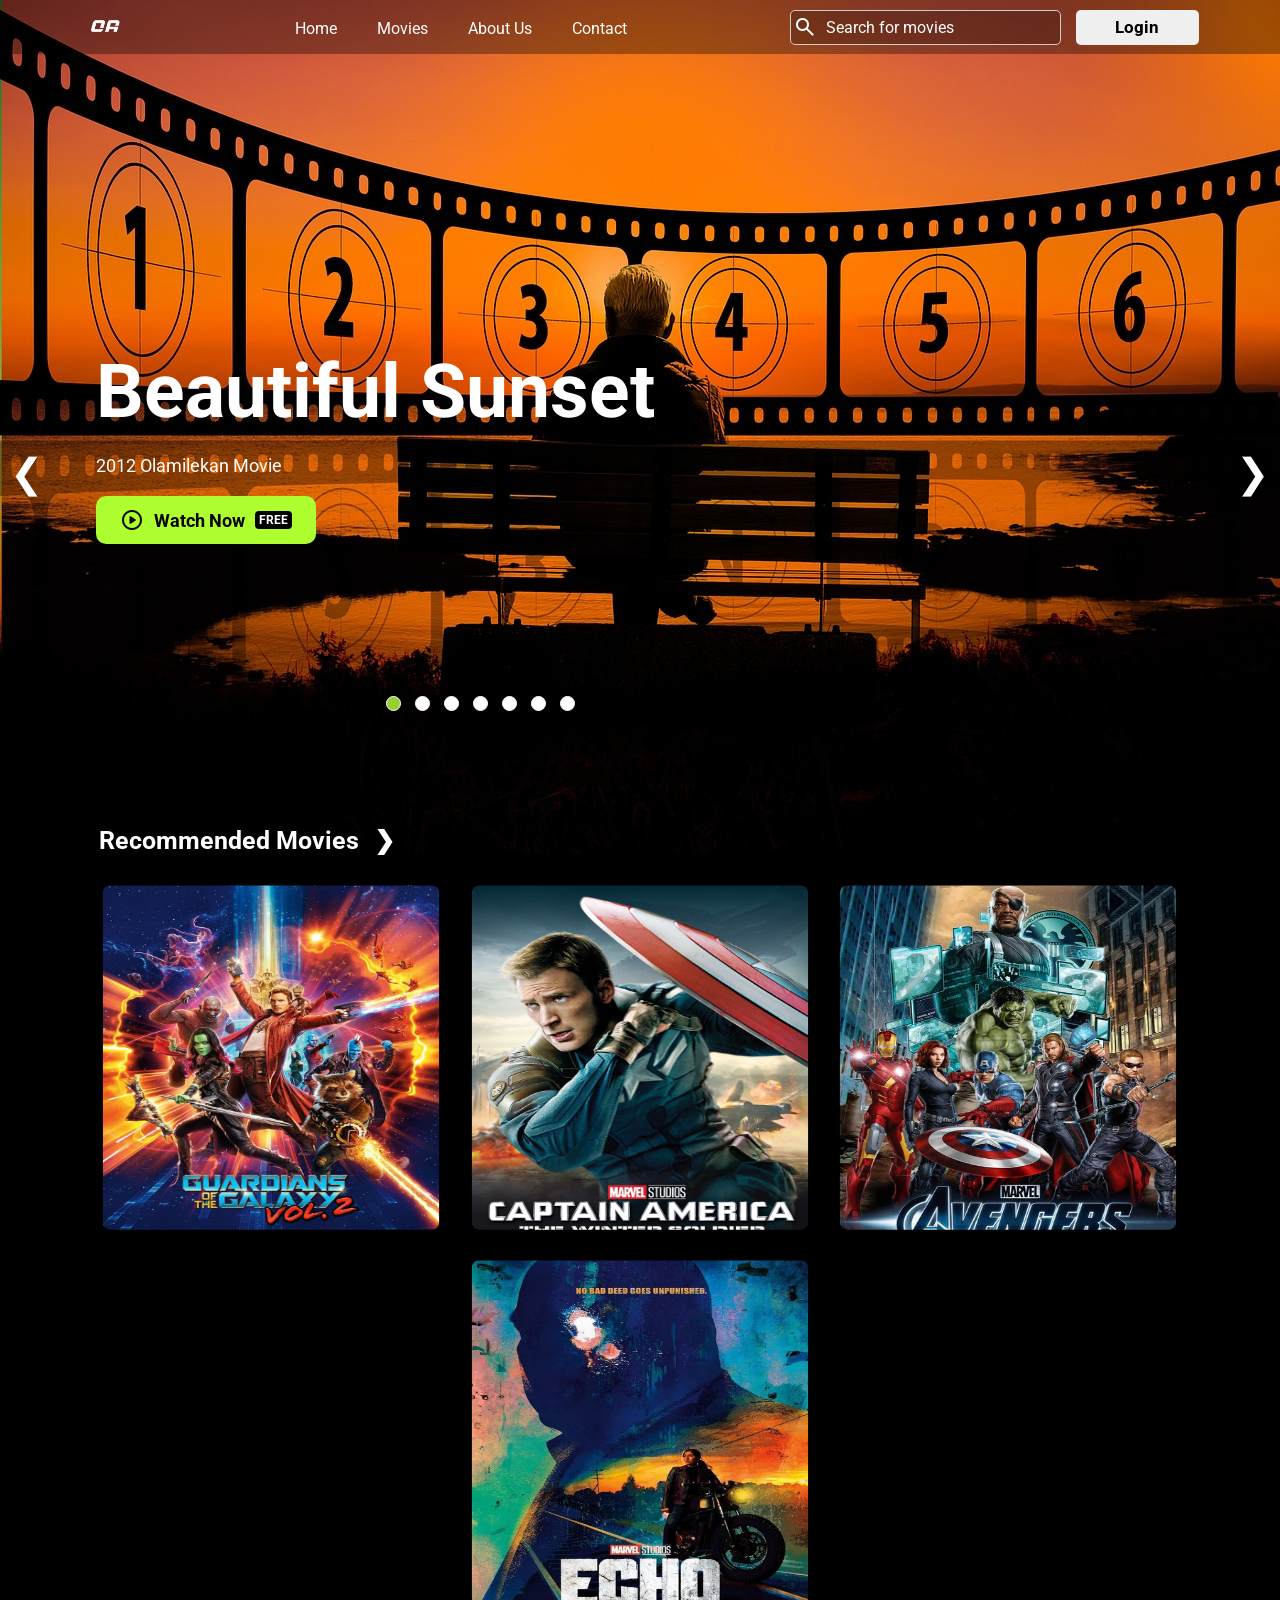
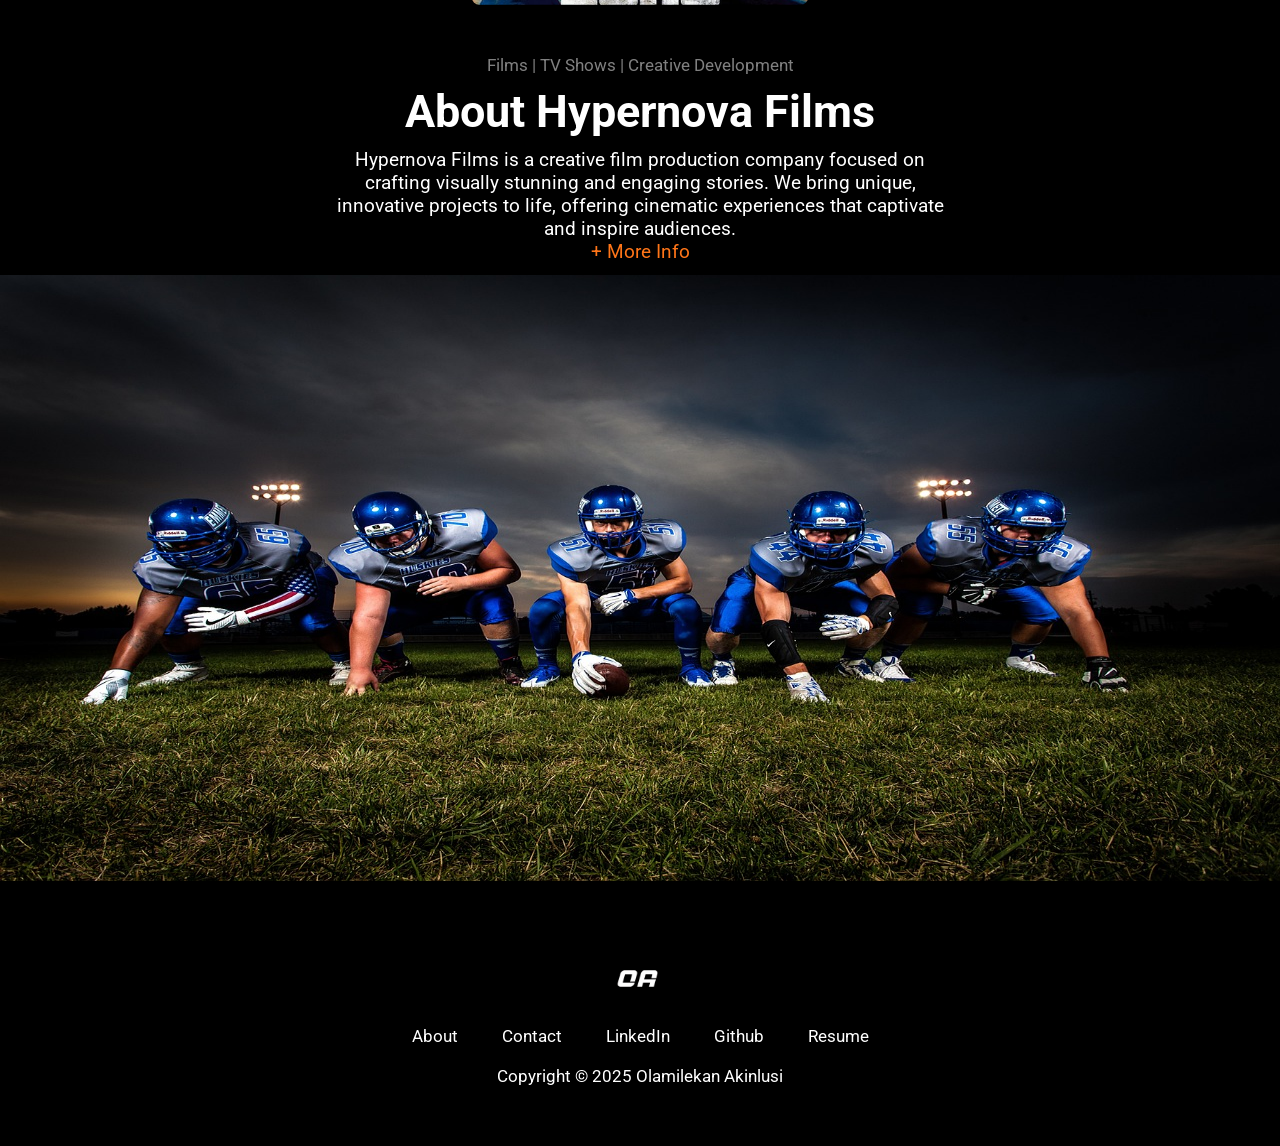
==== commit f55d98db: "dot" ====
--- a/index.html
+++ b/index.html
@@ -12,6 +12,7 @@
     <title>Movies</title>
 </head>
 <body>
+    <a href="./recommend.html"></a>
     <section id="landing-page">
         <div class="nav__row">
         <nav>
@@ -53,8 +54,7 @@
         </div>
                 
                     <div class="search__bar">
-                        <!-- <a href="#" target="_blank"> -->
-                            <span class="material-symbols-rounded btn__search">Search</span></a>
+                            <span class="material-symbols-rounded btn__search">Search</span>
                     <input type="text" class="movie__bar" id="searchInput" placeholder="Search for movies">
                     <button class="login__btn click" onclick="toggleContrast()">Login</button>         
             </div>
@@ -154,7 +154,7 @@
             <button class="carousel-btn next click" onClick="moveSlides(1)">&#10095</button>
     </div>
 
-    <a href="#" target="_blank" class="recommend">
+    <a href="./recommend.html" class="recommend">
     <div id="recommended">Recommended Movies <span class="right">&#10095</span>
     </div></a>
 
@@ -165,8 +165,8 @@
             <div class="movie__wrapper--bg">
             <div class="movie__description">
             <h3 id="movieTitle" class="movie__description--title">Guardians of the Galaxy <br> Vol. 2</h3>
-            <p id="movieDescription" class="movie__para">The Guardians face new challenges, encounter Peter Quill's father, Ego, and uncover secrets, strengthening their bond as a family.</p>
-            <button class="movie__btn click" onclick="toggleContrast(event)">Watch Now!</button>
+            <button class="movie__btn click" onclick="toggleContrast(event)">
+                <span class="material-symbols-rounded ">play_circle</span></button>
         </div>  
         </div> 
         </div> 
@@ -177,8 +177,7 @@
                 <div class="movie__wrapper--bg">
                     <div class="movie__description">
                     <h3 class="movie__description--title">Captain America<br>The Winter Soldier</h3>
-                    <p class="movie__para">Steve Rogers uncovers a conspiracy within S.H.I.E.L.D. while facing the mysterious Winter Soldier, revealing dark truths about his past.</p>
-                    <button class="movie__btn click" onclick="toggleContrast()">Watch Now!</button>
+                   <button class="movie__btn click" onclick="toggleContrast()">Watch Now!</button>
                 </div>  
                 </div> 
             </div>  
@@ -232,34 +231,6 @@
 </div>
 </section>
 
-<section id="new__page">
-    <div class="new__page--container">
-        <div class="new__row">
-    <div class="new__page--description">
-        Recommended
-    </div>
-    <p class="new__para">We sorted these out for you.</p>
-    <hr class="new__line">
-
-    <div class="new__wrapper">
-        <div class="new__movie">
-            <div class="new__movie--one">
-                <img id="moviePoster" src="./g2.jpg" class="new__movie1" alt="Movie Poster">
-                <div class="new__movie__wrapper-bg">
-                <div class="new__movie--description">
-                <h3 id="movieTitle" class="new__description--title">Guardians of the Galaxy <br> Vol. 2</h3>
-                <p id="movieDescription" class="new__movie--para">The Guardians face new challenges, encounter Peter Quill's father, Ego, and uncover secrets, strengthening their bond as a family.</p>
-                <button class="new__btn click" onclick="toggleContrast(event)">Watch Now!</button>
-            </div>  
-            </div> 
-            </div> 
-            </div> 
-            </div>
-
-    </div> 
-    </div>
-</section>
-
 <footer id="footer">
    <div class="footer__logo">
     <img src="./my logo.png" class="footer__personal-logo" alt="">
--- a/style.css
+++ b/style.css
@@ -36,13 +36,8 @@
     color: #ff7518;
 }
 
-/* Page 1 */
-
-.carousel, .recommend, .movie, #about {
-  display: none;
-}
-
 /* Page 2 */
+
 
 .new__page--container {
   width: 100%;
@@ -95,14 +90,19 @@
 
 .new__movie--description {
   position: absolute;
-   top: 50%;
+  top: 50%;
    transform: translateY(100%);
    width: 100%;
-   background-color: rgba(0, 0, 0, 0.6);
+   background-color: rgba(0, 0, 0, 0.8);
    color: #fff;
    text-align: center;
-   padding: 20px;
+height: 36vh;
+gap: 50px;
    transition: transform 0.5s ease;
+   display: flex;
+   flex-direction: column;
+   align-items: center;
+
 }
 
 .new__movie--one:hover .new__movie--description {
@@ -120,24 +120,28 @@
 }
 
 .new__description--title {
-font-size: 22px;
-margin: 15px 0;
+  margin: 30px 0;
+font-size: 17px;
 font-weight: bold;
 }
 
 .new__btn {
-    font-size: 18px;
-    padding: 8px 25px;
-    font-weight: bold;
-    border-radius: 20px;
-    margin: 20px 0;
-    background-color: #ff7518;
-}
-
-.new__movie--para {
-    font-size: 17px;
-    margin: 12px 0;
-}
+    color: yellowgreen;
+   height: calc(36vh / 2);
+   margin-top: 20px;
+}
+
+.more {
+  font-size: 17px;
+  margin-bottom: 10%;
+}
+
+.more:hover,
+.details:hover {
+  color: yellowgreen;
+  transition: 0.3s ease;
+}
+
 
 /*
 
@@ -253,7 +257,7 @@
 }
 
 .search__bar {
-  gap: 20px;
+  gap: 15px;
 position: relative;
   display: flex;
   align-items: center;
@@ -438,6 +442,10 @@
   background-color: yellowgreen;
 }
 
+.hide {
+  display: none;
+}
+
 .fade {
 animation-name: fade;
 animation-duration: 1.5s;
@@ -523,11 +531,6 @@
     background-color: #ff7518;
 }
 
-.movie__para {
-    font-size: 17px;
-    margin: 12px 0;
-}
-
 /* ABOUT */
 
 .about__container {
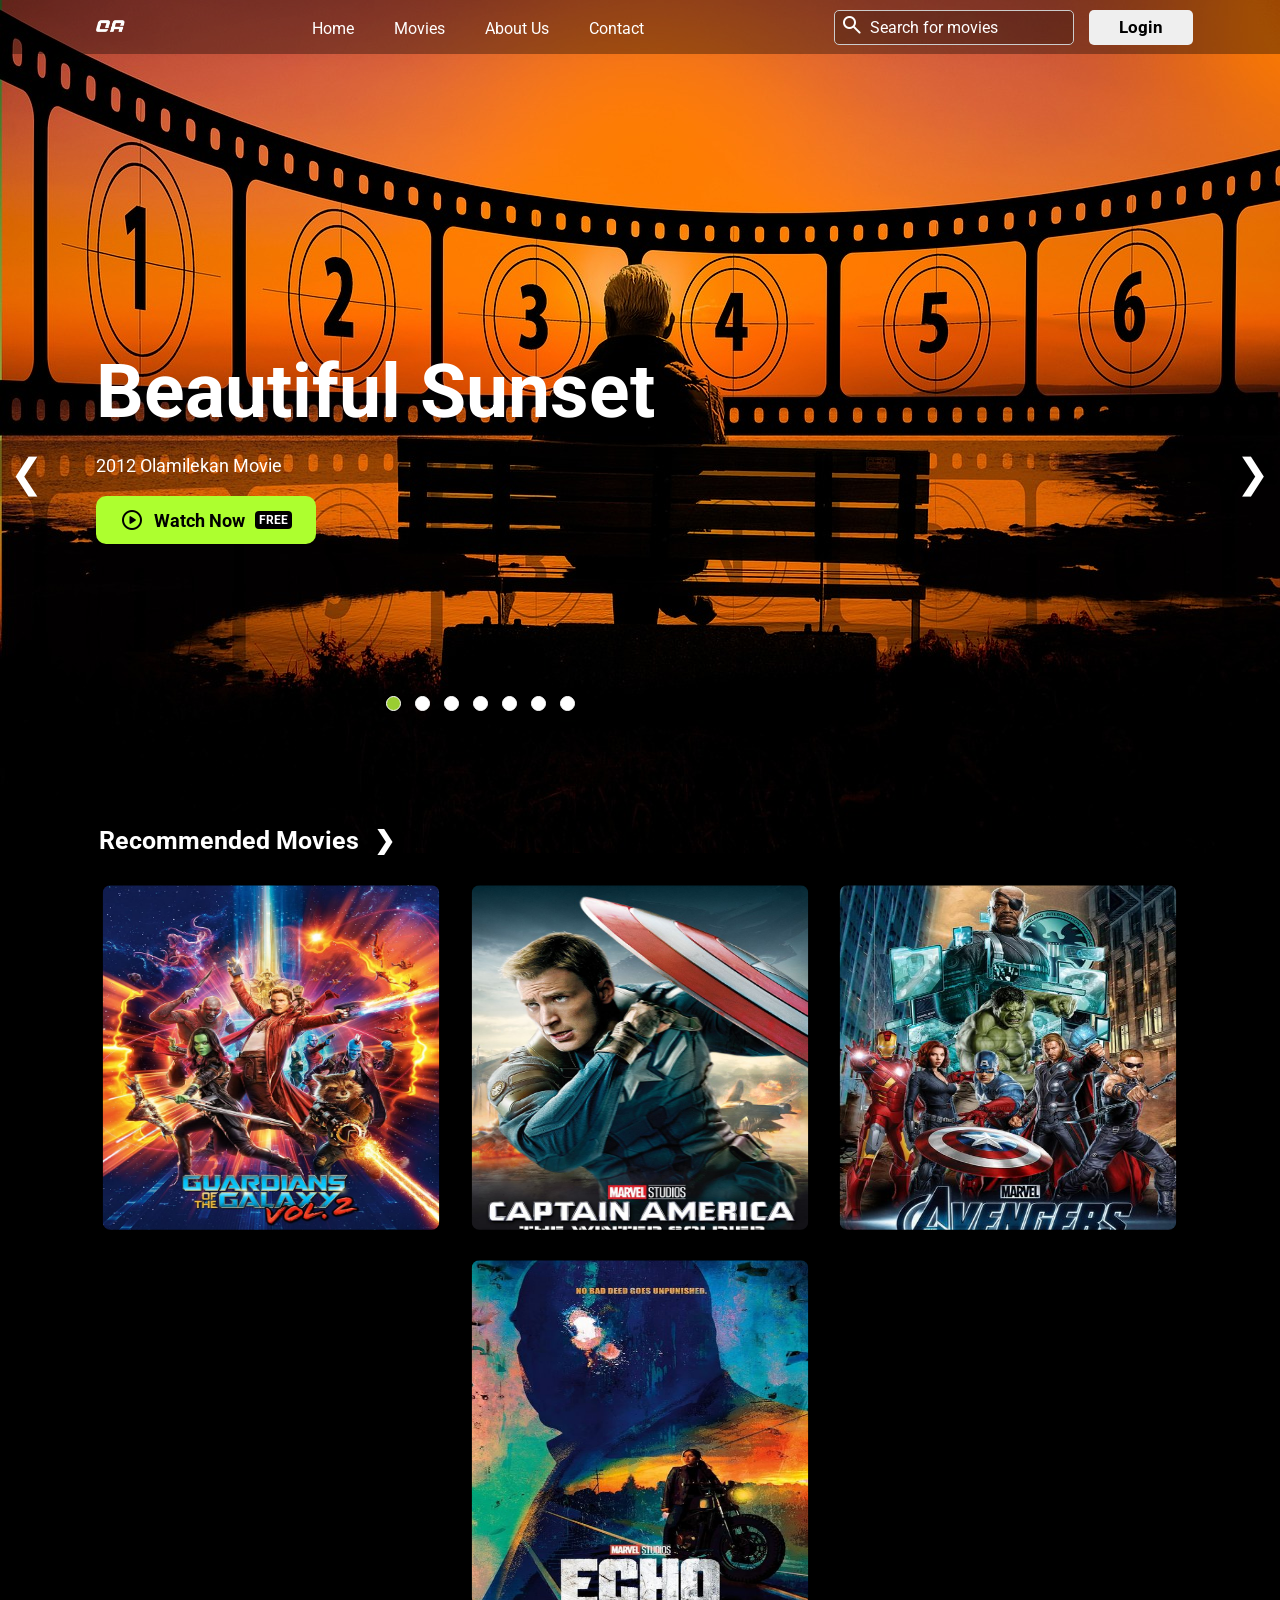
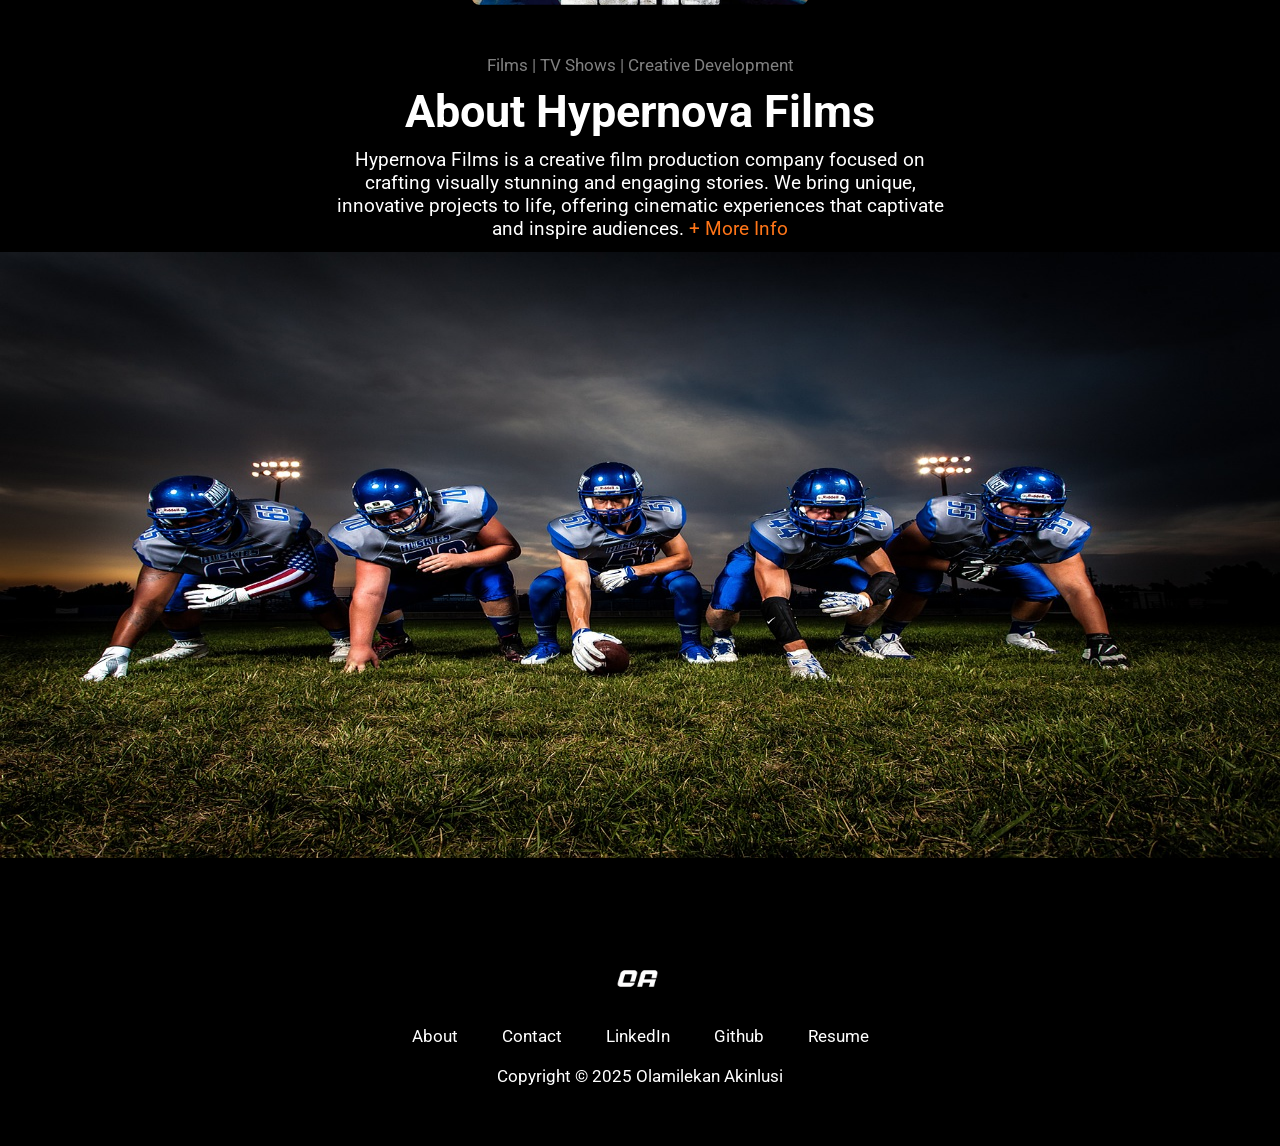
==== commit eefdaa8f: "sound" ====
--- a/index.html
+++ b/index.html
@@ -54,7 +54,7 @@
         </div>
                 
                     <div class="search__bar">
-                            <span class="material-symbols-rounded btn__search">Search</span>
+                            <a href="./recommend.html"><span class="material-symbols-rounded btn__search">Search</span></a>
                     <input type="text" class="movie__bar" id="searchInput" placeholder="Search for movies">
                     <button class="login__btn click" onclick="toggleContrast()">Login</button>         
             </div>
@@ -164,9 +164,9 @@
             <img id="moviePoster" src="./g2.jpg" class="movie1" alt="Movie Poster">
             <div class="movie__wrapper--bg">
             <div class="movie__description">
-            <h3 id="movieTitle" class="movie__description--title">Guardians of the Galaxy <br> Vol. 2</h3>
-            <button class="movie__btn click" onclick="toggleContrast(event)">
-                <span class="material-symbols-rounded ">play_circle</span></button>
+            <h3 id="movieTitle" class="movie__description--title">Guardians of the Galaxy Vol. 2</h3>
+            <span class="material-symbols-rounded movie__btn click" onclick="toggleContrast(event)">play_circle</span>
+                        <a href="./details.html" class="more">More <span class="orange details">Details...</span></a>
         </div>  
         </div> 
         </div> 
@@ -176,8 +176,9 @@
                 <img src="./q1.jpg" class="movie1" alt="">
                 <div class="movie__wrapper--bg">
                     <div class="movie__description">
-                    <h3 class="movie__description--title">Captain America<br>The Winter Soldier</h3>
-                   <button class="movie__btn click" onclick="toggleContrast()">Watch Now!</button>
+                    <h3 class="movie__description--title">Captain America The Winter Soldier</h3>
+                    <span class="material-symbols-rounded movie__btn click" onclick="toggleContrast(event)">play_circle</span>
+                        <a href="./details.html" class="more">More <span class="orange details">Details...</span></a>
                 </div>  
                 </div> 
             </div>  
@@ -188,8 +189,8 @@
                     <div class="movie__wrapper--bg">
                         <div class="movie__description">
                         <h3 class="movie__description--title">Avengers</h3>
-                        <p class="movie__para">The Avengers team up to stop Loki, Thor's brother, from using the Tesseract to conquer Earth, facing overwhelming odds.</p>
-                        <button class="movie__btn click" onclick="toggleContrast()">Watch Now!</button>
+                        <span class="material-symbols-rounded movie__btn click" onclick="toggleContrast(event)">play_circle</span>
+                        <a href="./details.html" class="more">More <span class="orange details">Details...</span></a>
                     </div>  
                     </div> 
                 </div>  
@@ -200,8 +201,8 @@
                                 <div class="movie__wrapper--bg">
                                     <div class="movie__description">
                                     <h3 class="movie__description--title">Echo</h3>
-                                    <p class="movie__para">Echo, aka Maya Lopez, is a Marvel superhero with the ability to perfectly mimic actions, and is deaf.</p>
-                                    <button class="movie__btn click" onclick="toggleContrast()">Watch Now!</button>
+                                    <span class="material-symbols-rounded movie__btn click" onclick="toggleContrast(event)">play_circle</span>
+                                    <a href="./details.html" class="more">More <span class="orange details">Details...</span></a>
                                 </div>  
                                 </div> 
                             </div>  
@@ -214,7 +215,7 @@
     <div class="about__container">
 <div class="about__description">Films | TV Shows | Creative Development</div>
 <h2 class="about__decription--title">About Hypernova Films</h2>
-<p class="about__para">Hypernova Films is a creative film production company focused on crafting visually stunning and engaging stories. We bring unique, innovative projects to life, offering cinematic experiences that captivate and inspire audiences.<br><span class="orange">+ More Info</span></p>
+<p class="about__para">Hypernova Films is a creative film production company focused on crafting visually stunning and engaging stories. We bring unique, innovative projects to life, offering cinematic experiences that captivate and inspire audiences. <span class="orange">+ More Info</span></p>
 <div class="about__box">
     <img src="./9.jpg" class="about__img" alt="">
     <div class="about__text">
--- a/style.css
+++ b/style.css
@@ -102,7 +102,6 @@
    display: flex;
    flex-direction: column;
    align-items: center;
-
 }
 
 .new__movie--one:hover .new__movie--description {
@@ -142,6 +141,58 @@
   transition: 0.3s ease;
 }
 
+/* More details page 3 */
+
+#more__details {
+  max-width: 100%;
+  width: 100%;
+  margin: 0 auto;
+  background-color: skyblue;
+}
+
+.more__details--row {
+max-width: 1200px;
+margin: 0 auto;
+width: 100%;
+}
+
+.more__details--container {
+display: flex;
+gap: 40px;
+padding-bottom: 100px;
+margin-top: 8%;
+}
+
+.more__details--text {
+  padding-top: 120px;
+  font-size: 35px;
+  color: #242424;
+}
+
+.hr__line {
+  margin: 30px 0;
+}
+
+.more__details--img {
+  width: 350px;
+  height: 450px;
+  border-radius: 6px;
+}
+
+.more__text {
+  font-size: 45px;
+  color: #242424;
+}
+
+.more__details--para {
+font-size: 20px;
+margin: 50px 0;
+}
+
+.more__details--decsription {
+  width: 100%;
+  max-width: 600px;
+}
 
 /*
 
@@ -252,8 +303,17 @@
   color: white;
   position: absolute;
   z-index: 2;
-  padding: 3px;
   cursor: default;
+top: 10%;
+right: 88%;
+}
+
+.search {
+  color: white;
+  position: absolute;
+  z-index: 2;
+  cursor: default;
+  right: 92%;
 }
 
 .search__bar {
@@ -264,7 +324,7 @@
 }
 
 .movie__bar {
-  width: 350px;
+  width: 300px;
   height: 35px;
   border-radius: 5px;
   border: 0.5px solid #ccc;
@@ -274,7 +334,6 @@
   z-index: 1;
   transition: border-color 300ms ease;
   background-color: rgba(0, 0, 0, 0.2);
-
 }
 
 .movie__bar::placeholder {
@@ -490,16 +549,19 @@
 }
 
 .movie__description {
-    position: absolute;
-   top: 50%;
+  position: absolute;
+  top: 50%;
    transform: translateY(100%);
    width: 100%;
-   height: 100%;
-   background-color: rgba(0, 0, 0, 0.6);
+   background-color: rgba(0, 0, 0, 0.8);
    color: #fff;
    text-align: center;
-   padding: 20px;
+height: 36vh;
+gap: 50px;
    transition: transform 0.5s ease;
+   display: flex;
+   flex-direction: column;
+   align-items: center;
 }
 
 .movie__one:hover .movie__description {
@@ -517,18 +579,15 @@
 }
 
 .movie__description--title {
-font-size: 22px;
-margin: 15px 0;
-font-weight: bold;
+  margin: 30px 0;
+  font-size: 17px;
+  font-weight: bold;
 }
 
 .movie__btn {
-    font-size: 18px;
-    padding: 8px 25px;
-    font-weight: bold;
-    border-radius: 20px;
-    margin: 20px 0;
-    background-color: #ff7518;
+  color: yellowgreen;
+  height: calc(36vh / 2);
+  margin-top: 20px;
 }
 
 /* ABOUT */
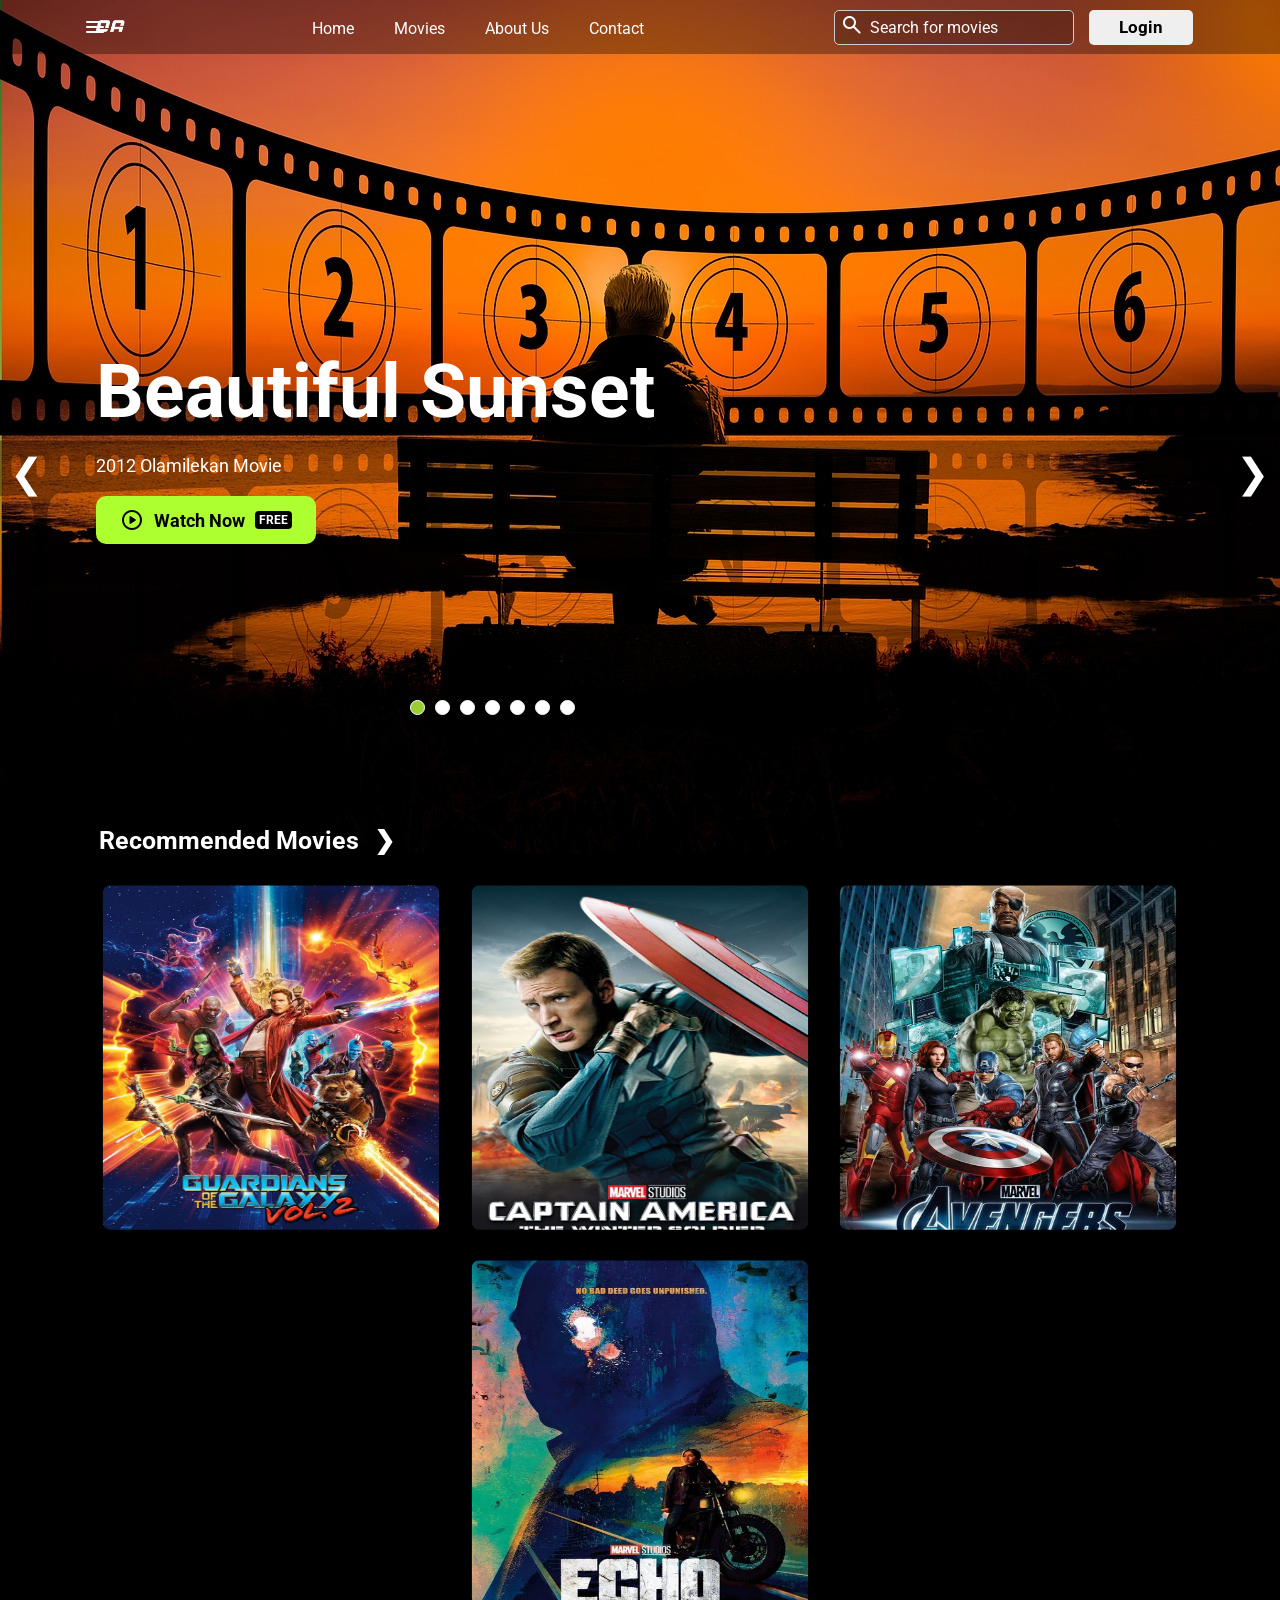
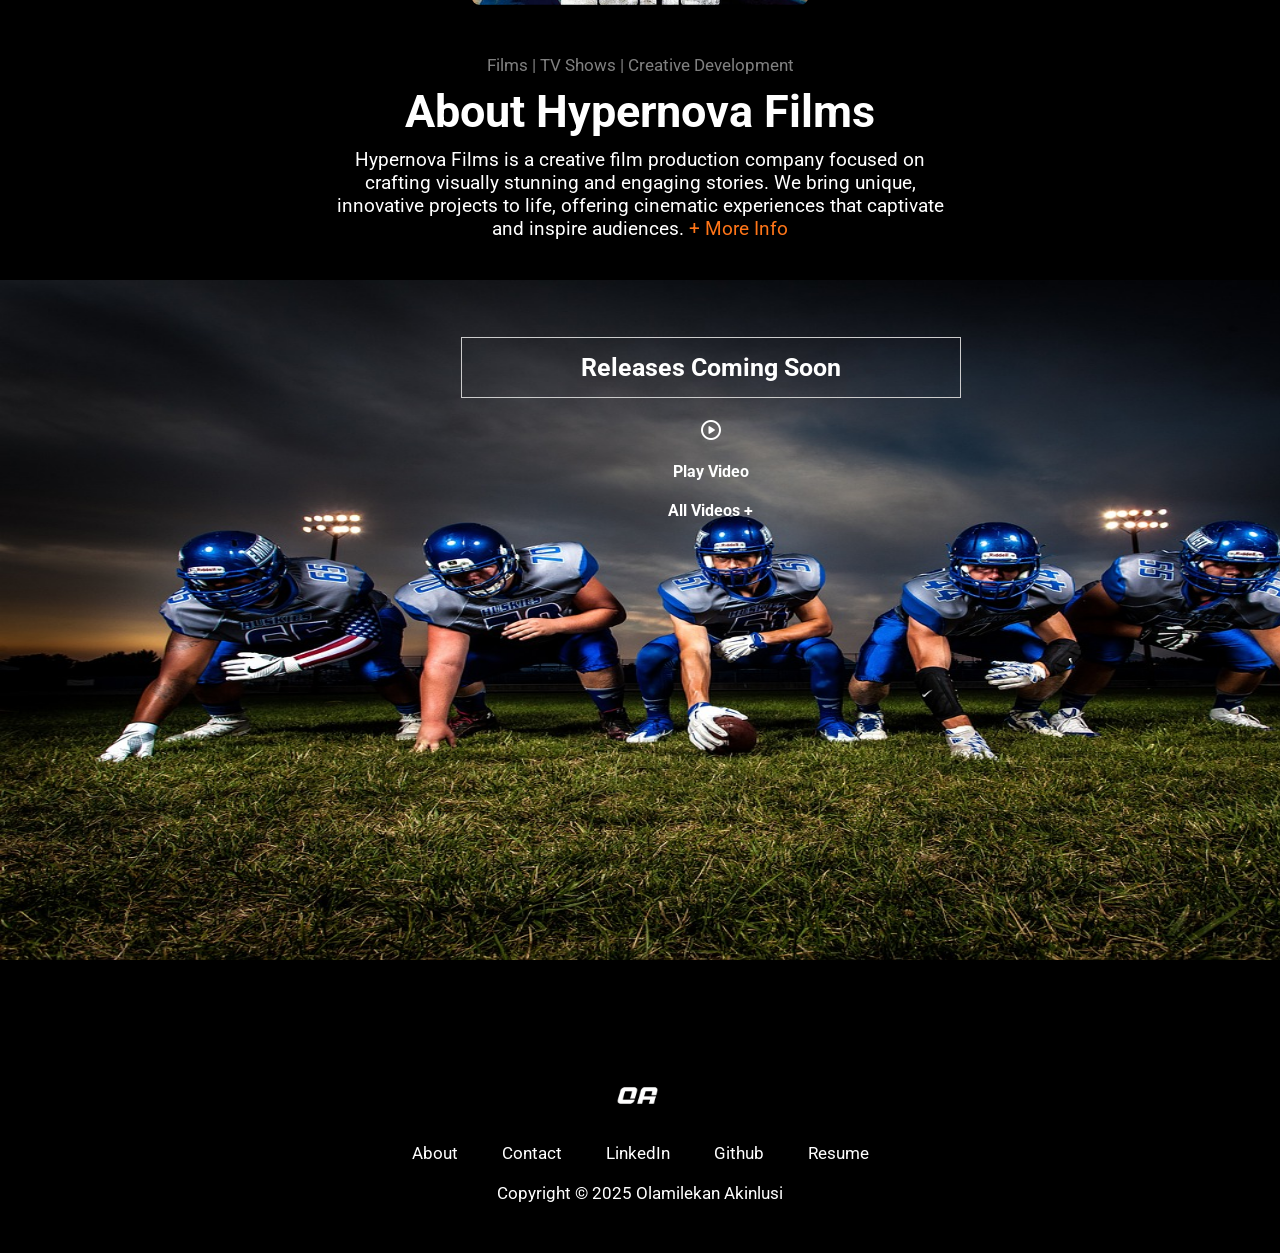
==== commit 2ae94d82: "fresh" ====
--- a/index.html
+++ b/index.html
@@ -44,7 +44,7 @@
                     ">About Us</a>
                 </li>
                 <li class="nav__link" onclick="toggleModal()">
-                    <a href="#" class="
+                    <a href="mailto:olamilekan.akinlusi@icloud.com" class="
                     nav__link--anchor
                     link__hover-effect
                     link__hover-effect--black
@@ -60,6 +60,23 @@
             </div>
             </div>
         </div>
+
+        <div class="overlay__btn">
+        <span class="btn__menu material-symbols-rounded" onclick="openMenu()">menu</span>
+        <div class="menu__backdrop" onclick="closeMenu()">
+            <span class="material-symbols-rounded btn__menu btn__menu--close">close</span>
+            <div class="menu__search">
+                <!-- <li><a href="#" class="material-symbols-rounded menu__link" onclick="closeMenu()">search</a></li> -->
+            </div>
+            <ul class="menu__links">
+                <li class="menu__list"><a href="#" class="menu__link" onclick="closeMenu()">Home</a></li>
+                <li class="menu__list"><a href="#" class="menu__link" onclick="closeMenu()">Movies</a></li>
+                <li class="menu__list"><a href="#" class="menu__link no-cursor" onclick="closeMenu()">About Us</a></li>
+                <li class="menu__list"><a href="#" class="menu__link" onclick="closeMenu()">Contact</a></li>
+            </ul>
+    </div>
+    </div>
+
         </nav>
         <header class="header">
 
@@ -212,6 +229,7 @@
 </header>
 </section>
 <section id="about">
+    <div class="about__row">
     <div class="about__container">
 <div class="about__description">Films | TV Shows | Creative Development</div>
 <h2 class="about__decription--title">About Hypernova Films</h2>
@@ -220,19 +238,17 @@
     <img src="./9.jpg" class="about__img" alt="">
     <div class="about__text">
         <h2 class="about__h2">Releases Coming Soon</h2>
-        <div class="about__play">
-       <a href=""><i class="fa-solid fa-circle-play"></i></a>
+       <a href=""><span class="material-symbols-rounded about__play">play_circle</span></a>
             <h4 class="about__h4">Play Video</h4>
-    <div class="about__videos">
         <h4 class="video__text">All Videos +</h4>
     </div>
-    </div>
-    </div>
+</div>
 </div>
 </div>
 </section>
 
 <footer id="footer">
+    <div class="footer__row">
    <div class="footer__logo">
     <img src="./my logo.png" class="footer__personal-logo" alt="">
    </div>
@@ -242,12 +258,12 @@
         link__hover-effect
         link__hover-effect--black
         ">About</a>
-        <a href="" class="footer__link 
+        <a href="mailto:olamilekan.akinlusi@icloud.com" class="footer__link 
         nav__link--anchor
         link__hover-effect
         link__hover-effect--black
         ">Contact</a>
-        <a href="" class="footer__link 
+        <a href="https://www.linkedin.com/in/olamilekan-akinlusi-26084a290/" class="footer__link 
         nav__link--anchor
         link__hover-effect
         link__hover-effect--black
@@ -264,6 +280,7 @@
         ">Resume</a>
        </div>
        <div class="footer__copyright">Copyright &copy; 2025 Olamilekan Akinlusi</div>
+    </div>
 </footer>
 </body>
 </html>
--- a/style.css
+++ b/style.css
@@ -15,7 +15,6 @@
 
 body.high-contrast {
     background-color: #000;
-    color: #FFF;
 }
 
 #landing-page {
@@ -34,6 +33,63 @@
 
 .orange {
     color: #ff7518;
+}
+
+/* menu open and close */
+
+.overlay__btn {
+display: none;
+}
+
+.btn__menu {
+  background-color: transparent;
+top: 15px;
+left: 6.5%;
+font-size: 20px;
+  color: white;
+  z-index: 1000;
+  position: absolute;
+}
+
+.menu__backdrop {
+  position: fixed;
+  background-color: #242424;
+  width: 60%;
+  height: 60vh;
+  z-index: 100;
+  transition: all 300ms ease;
+  visibility: hidden;
+  opacity: 0;
+}
+
+.menu--open {
+ overflow-y: hidden;
+}
+
+.menu--open .menu__backdrop {
+  visibility: visible;
+  opacity: 1;
+}
+
+.menu__links {
+  display: flex;
+  flex-direction: column;
+  align-items: center;
+  justify-content: center;
+}
+
+.menu__list {
+  padding: 32px 0;
+  margin-top: 32px;
+}
+
+.menu__link {
+  font-size: 25px;
+  color: white;
+}
+
+.btn__menu--close {
+  color: white;
 }
 
 /* Page 2 */
@@ -472,11 +528,12 @@
 /* Carousel dots */
 
 .dots {
-  max-width: 100%;
-  position: absolute;
-  bottom: 40%;
-right: 700px;
-bottom: 20%;
+  max-width: 1200px;
+  position: absolute;
+  display: flex;
+  justify-content: center;
+  right: 700px;
+  bottom: 20%;
 }
 
 .dot {
@@ -592,9 +649,14 @@
 
 /* ABOUT */
 
+.about__row {
+  max-width: 100%;
+  width: 100%;
+  margin: 0 auto;
+}
+
 .about__container {
     background-color: black;
-    height: 100vh;
     text-align: center;
     padding: 65px 0;
 }
@@ -612,18 +674,44 @@
 
 .about__para {
     font-size: 19px;
-    margin: 10px 0;
     align-items: center;
     width: calc(100% / 2);
     margin: 0 auto;
     color: white;
 }
 
+.about__box {
+  position: relative;
+}
+
 .about__img {
-  width: 100%;
-  height: 70vh;
-  position: relative;
-  padding: 12px 0;
+  width: 1539px;
+  height: 80vh;
+  padding-top: 40px;
+}
+
+.about__text {
+  position: absolute;
+  color: white;
+display: flex;
+flex-direction: column;
+justify-content: center;
+max-width: 500px;
+top: 12%;
+left: 36%;
+width: 100%;
+margin: 0 auto;
+}
+
+.about__h4, .about__h2, .video__text, .about__play {
+ margin: 10px 0;
+
+}
+
+.about__h2 {
+border: 1px solid #ccc;
+padding: 15px;
+font-size: 25px;
 }
 
 /* FOOTER */
@@ -633,8 +721,9 @@
    color:white;
    text-align: center;
   margin-top: 12px;
-width: 100%;
-padding: 40px 0;
+  max-width: 1200px;
+  margin: 0 auto;
+padding: 30px 0;
 }
 
 .footer__personal-logo {
@@ -654,119 +743,76 @@
 }
 
 /* Small Phones, Tablets, Large Smartphones */
-/* 
+
 @media (max-width:1024px) {
-  nav {
-    max-width: 990px;
-    width: 100%;
-    margin: 0 auto;
-  }
-
-
-.nav__link--list  {
+.nav__link--list, .movie__bar {
   display: none;
 }
 
 .login__btn {
-  display: none;
-}
-
-.logo {
-padding: 12px;
-}
-
-#landing-page {
-  max-width: 990px;
-  margin: 0 auto;
-  width: 100%;
-}
-
-.nav__right {
- display: flex;
-}
-
-.login__btn {
-  display: none;
-}
-
-.search__bar {
-  margin: 0 120px;
-}
-}
-
-/* Tablets */
-
-@media (max-width: 768px) {
-  nav {
-    max-width: 720px;
-    width: 100%;
-    margin: 0 auto;
-  }
-
-
-.nav__link--list  {
-  display: none;
-}
-
-.login__btn {
-  display: none;
-}
-
-.logo {
-padding: 12px;
-}
-
-
-#landing-page {
-  max-width: 720px;
-  margin: 0 auto;
-  width: 100%;
-}
-
-.nav__right {
-  margin: 0;
-  gap: 0;
-}
-
-.login__btn {
-  display: none;
-}
-
-.search__bar {
-  margin: 0 220px;
-}
-}
-
-/* Small Phones */
-
-@media (max-width: 430px) {
-
-  nav {
-    max-width: 400px;
-    width: 100%;
-    margin: 0 auto;
-  }
-  #landing-page {
-    width: 100%;
-    max-width: 400px;
-    margin: 0 auto;
-  }
-
-  .header {
-max-width: 400px;
-width: 100%;
-margin: 0 auto;
-  }
-
-  .search__bar {
-    margin: 0 150px;
-  }
-
-  .movie__bar {
-    width: 180px;
-  }
-
-  .header__description--title {
-    font-size: 35px;
-  }
-} */+  
+}
+
+.carousel {
+  height: 60vh;
+}
+
+.slide {
+height: 60vh;
+}
+
+.texts {
+  top: 35%;
+}
+
+.carousel-btn {
+  top: 50%;
+}
+
+.dots {
+  bottom: 20%;
+  right: 40%;
+}
+
+#recommended {
+top: 15%;
+}
+
+.about__container {
+  padding: 0;
+  height: 90vh;
+}
+
+.movie__one, .new__movie--one {
+ gap: 20px;
+ margin: 20px 0;
+}
+
+.movie1, .new__movie1 {
+  height: 500px;
+}
+
+.btn__search {
+
+}
+
+ .nav__container {
+position: relative;
+
+}
+
+.menu__backdrop {
+position: absolute;
+}
+
+}
+
+.overlay__btn {
+  display: block;
+}
+
+.btn__menu {
+
+}
+}
+ 
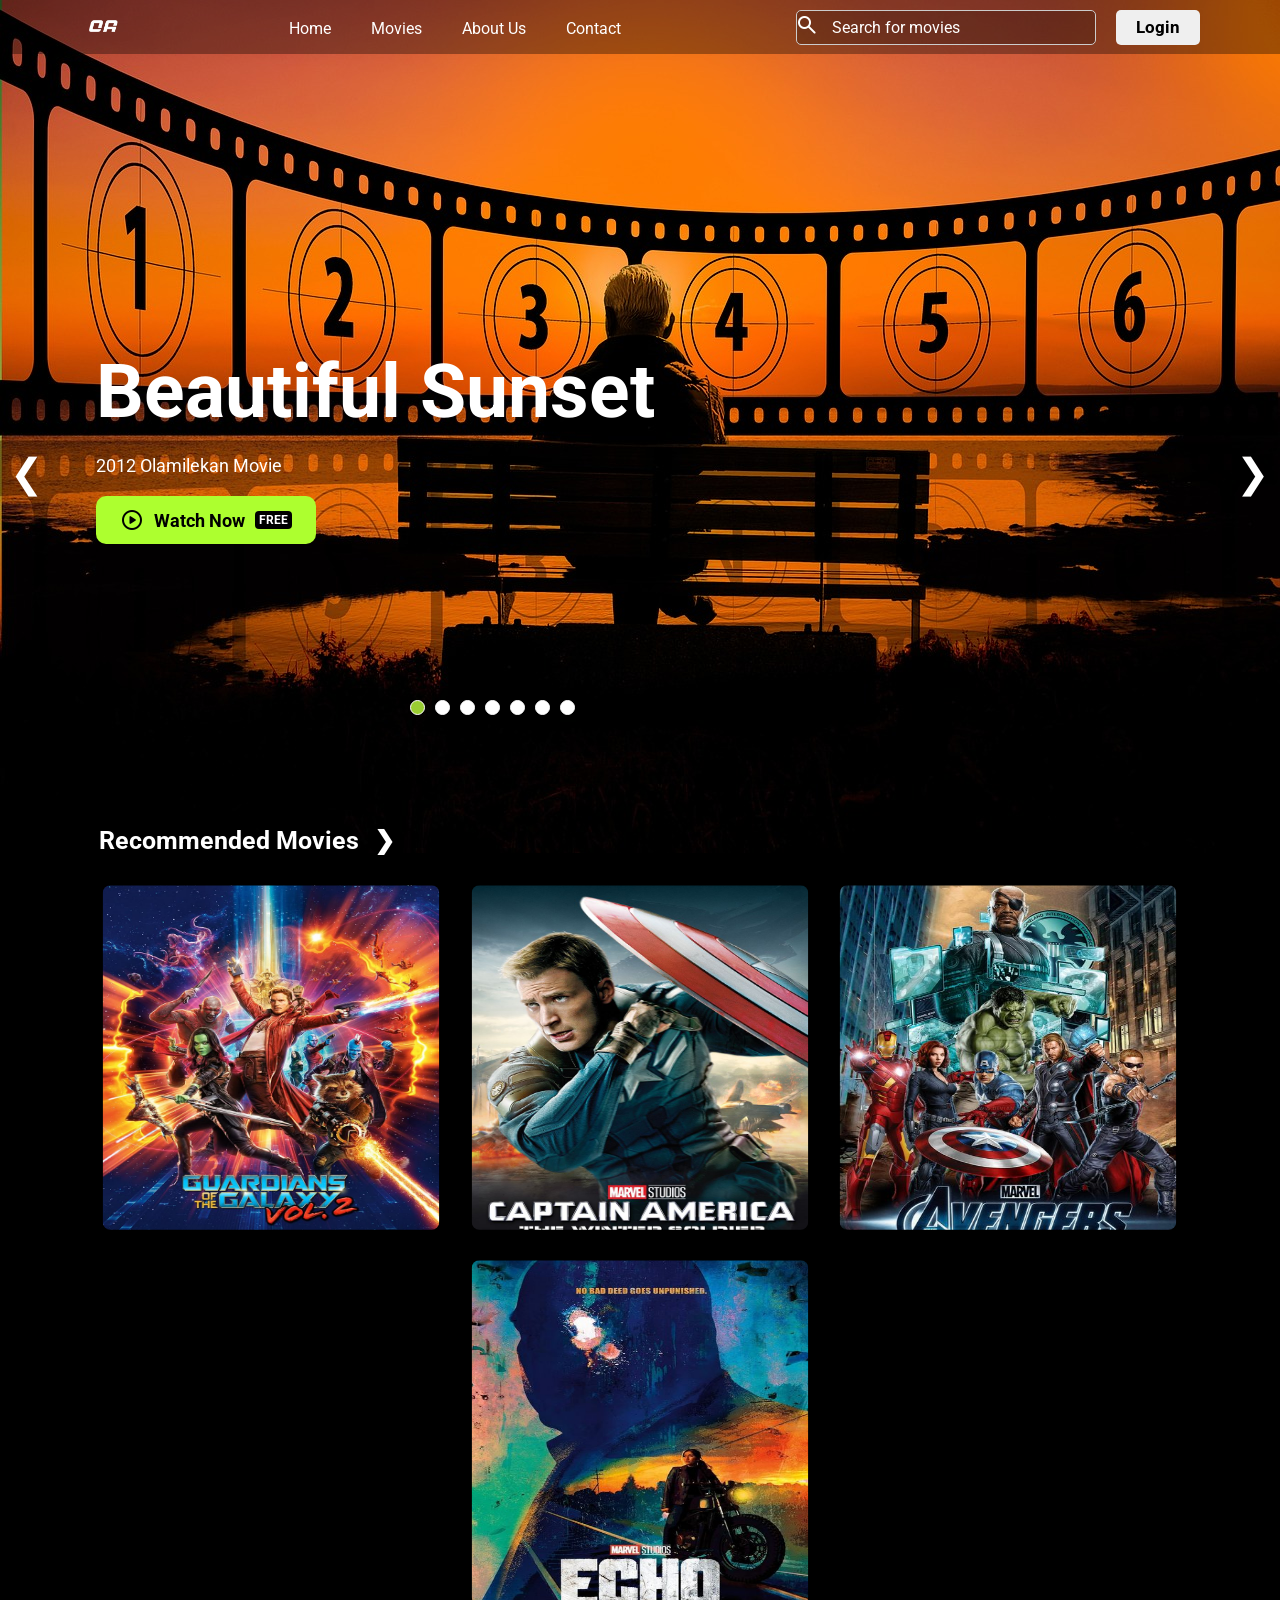
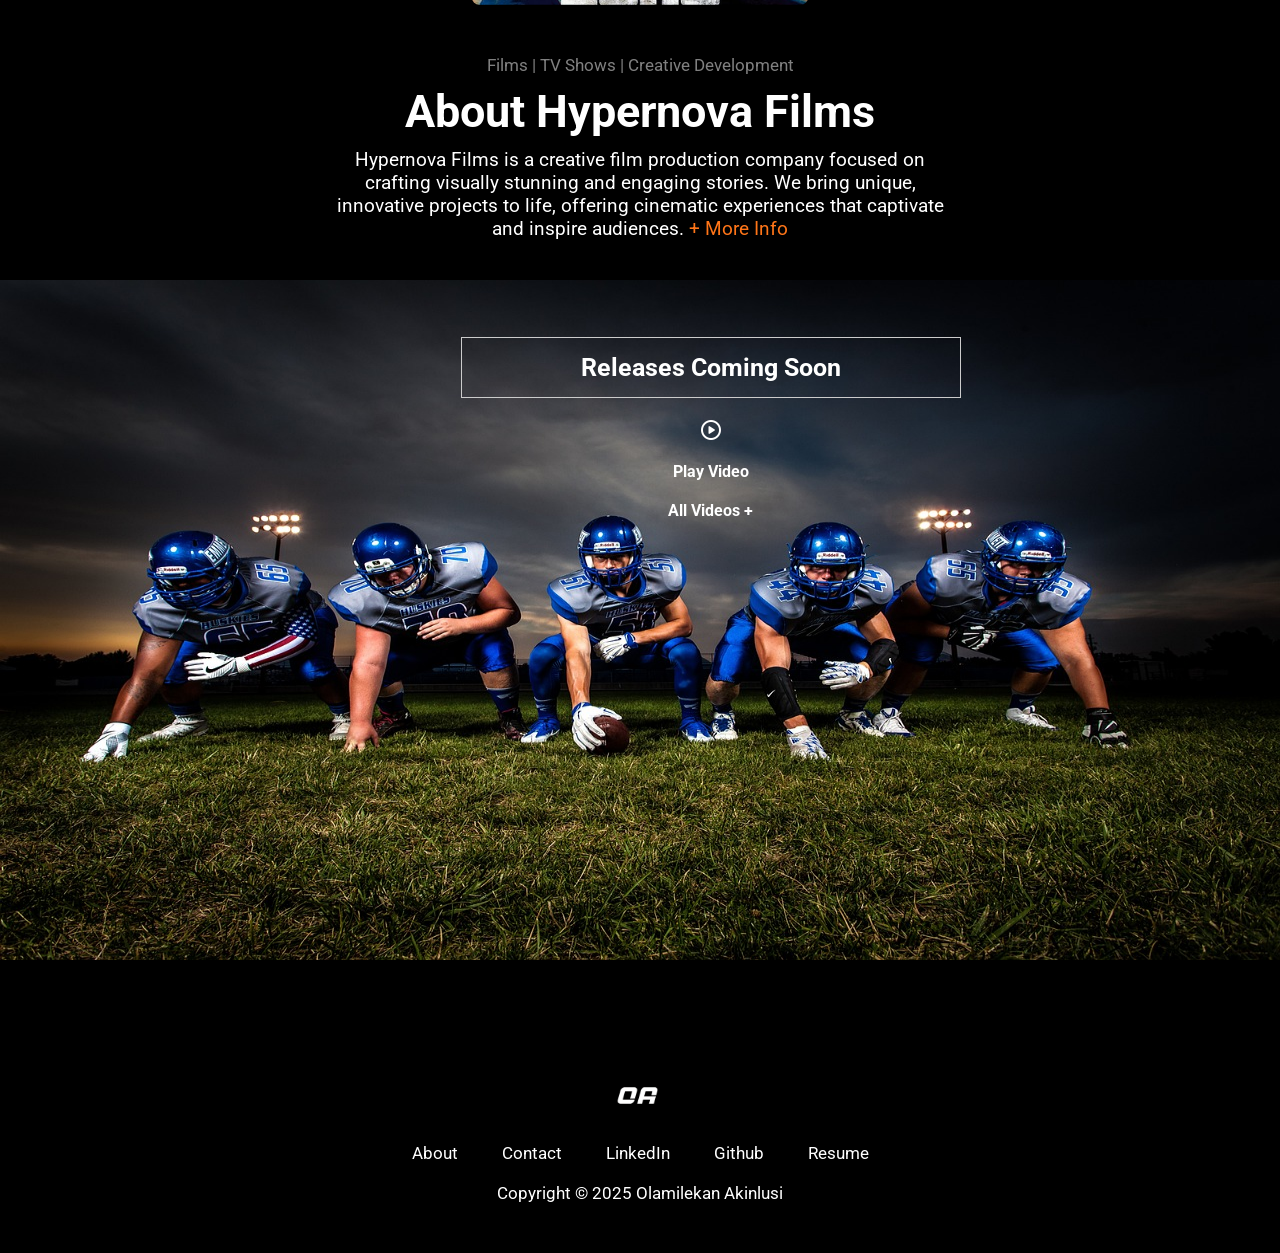
==== commit d5f519b4: "done" ====
--- a/index.html
+++ b/index.html
@@ -17,6 +17,25 @@
         <div class="nav__row">
         <nav>
             <div class="nav__container">
+
+                <div class="overlay__btn">
+                    <span class="btn__menu material-symbols-rounded" onclick="openMenu()">menu</span>
+                   
+                    <div class="menu__backdrop" onclick="closeMenu()"> <span class="material-symbols-rounded menu__close click">close</span>
+                        <div class="menu__search">
+                            <a href="./recommend.html"><span class="material-symbols-rounded menu__search--btn">Search</span></a>
+                    <input type="text" class="search__input" id="searchInput" placeholder="Search for movies">
+                </div>
+                        <ul class="menu__links">
+                            <li class="menu__list"><a href="#" class="menu__link" onclick="closeMenu()">Home</a></li>
+                            <li class="menu__list"><a href="#recommended" class="menu__link" onclick="closeMenu()">Movies</a></li>
+                            <li class="menu__list"><a href="#about" class="menu__link no-cursor" onclick="closeMenu()">About Us</a></li>
+                            <li class="menu__list"><a href="mailto:olamilekan.akinlusi@icloud.com" class="menu__link" onclick="closeMenu()">Contact</a></li>
+                            <button class="login__menu--btn click" onclick="toggleContrast()">Login</button> 
+                        </ul>
+                </div>
+                </div>
+                
            <div class="logo">
                 <img src="./my logo.png" id="personal-logo" alt="">
             </div>
@@ -53,31 +72,17 @@
             </ul>
         </div>
                 
+        <div class="search__container">
                     <div class="search__bar">
                             <a href="./recommend.html"><span class="material-symbols-rounded btn__search">Search</span></a>
                     <input type="text" class="movie__bar" id="searchInput" placeholder="Search for movies">
+                </div>
                     <button class="login__btn click" onclick="toggleContrast()">Login</button>         
             </div>
             </div>
         </div>
-
-        <div class="overlay__btn">
-        <span class="btn__menu material-symbols-rounded" onclick="openMenu()">menu</span>
-        <div class="menu__backdrop" onclick="closeMenu()">
-            <span class="material-symbols-rounded btn__menu btn__menu--close">close</span>
-            <div class="menu__search">
-                <!-- <li><a href="#" class="material-symbols-rounded menu__link" onclick="closeMenu()">search</a></li> -->
-            </div>
-            <ul class="menu__links">
-                <li class="menu__list"><a href="#" class="menu__link" onclick="closeMenu()">Home</a></li>
-                <li class="menu__list"><a href="#" class="menu__link" onclick="closeMenu()">Movies</a></li>
-                <li class="menu__list"><a href="#" class="menu__link no-cursor" onclick="closeMenu()">About Us</a></li>
-                <li class="menu__list"><a href="#" class="menu__link" onclick="closeMenu()">Contact</a></li>
-            </ul>
-    </div>
-    </div>
-
         </nav>
+
         <header class="header">
 
     <div class="carousel">
--- a/style.css
+++ b/style.css
@@ -8,7 +8,7 @@
 
 body,
 html {
-  height: 100%;
+
   background-color: black;
   margin: 0;
 }
@@ -38,28 +38,36 @@
 /* menu open and close */
 
 .overlay__btn {
-display: none;
+  display: none;
 }
 
 .btn__menu {
   background-color: transparent;
-top: 15px;
-left: 6.5%;
+  top: 15px;
+  left: 1.6%;
 font-size: 20px;
   color: white;
-  z-index: 1000;
-  position: absolute;
+  z-index: 100;
+  position: absolute;
+}
+
+.menu__close {
+right: 20%;
+  color: white;
 }
 
 .menu__backdrop {
   position: fixed;
   background-color: #242424;
-  width: 60%;
+  width: 100%;
+  margin: 0 auto;
   height: 60vh;
-  z-index: 100;
+  z-index: 105;
   transition: all 300ms ease;
   visibility: hidden;
   opacity: 0;
+  top: 0;
+  left: 0;
 }
 
 .menu--open {
@@ -76,24 +84,57 @@
   flex-direction: column;
   align-items: center;
   justify-content: center;
+  width: 100%;
 }
 
 .menu__list {
-  padding: 32px 0;
-  margin-top: 32px;
+  padding: 20px 0;
+  margin-top: 25px;
 }
 
 .menu__link {
-  font-size: 25px;
-  color: white;
-}
-
-.btn__menu--close {
-  color: white;
+  font-size: 20px;
+  color: white;
+}
+
+.login__menu--btn {
+  height: 35px;
+padding: 0 20px;
+margin-top: 30px;
+ font-size: 17px;
+ font-weight: bold;
+ transition: 0.3s ease;
+ border-radius: 5px;
+ border: none;
+}
+
+/* Menu search bar */
+
+.menu__search {
+  display: flex;
+  align-items: center;
+  justify-content: center;
+  margin: 30px 0px;
+  width: 100%;
+background-color: transparent;
+border-radius: 4px;
+
+
+}
+
+.menu__search--btn {
+padding: 2.4px 4px;
+background-color: rgba(0, 0, 0, 0.2);
+border: 0.2px solid white;
+}
+
+.search__input {
+  padding: 6.8px 40.5px;
+background-color: transparent;
+border: 0.2px solid white;
 }
 
 /* Page 2 */
-
 
 .new__page--container {
   width: 100%;
@@ -268,9 +309,8 @@
   display: flex;
   align-items: center;
 justify-content: space-around;
-  width: 100%;
-  position: absolute;
-  z-index: 1000;
+  position: absolute;
+  z-index: 100;
 }
 
 .nav__link--anchor {
@@ -345,9 +385,14 @@
 
 /* Nav search and login */
 
+.search__container {
+  display: flex;
+  gap: 20px;
+}
+
 .login__btn {
   height: 35px;
-width: 40%;
+padding: 0 20px;
  font-size: 17px;
  font-weight: bold;
  transition: 0.3s ease;
@@ -685,7 +730,8 @@
 }
 
 .about__img {
-  width: 1539px;
+  max-width: 1539px;
+  width: 100%;
   height: 80vh;
   padding-top: 40px;
 }
@@ -693,9 +739,9 @@
 .about__text {
   position: absolute;
   color: white;
-display: flex;
-flex-direction: column;
-justify-content: center;
+  display: flex;
+  flex-direction: column;
+  justify-content: center;
 max-width: 500px;
 top: 12%;
 left: 36%;
@@ -705,7 +751,6 @@
 
 .about__h4, .about__h2, .video__text, .about__play {
  margin: 10px 0;
-
 }
 
 .about__h2 {
@@ -745,12 +790,12 @@
 /* Small Phones, Tablets, Large Smartphones */
 
 @media (max-width:1024px) {
-.nav__link--list, .movie__bar {
+  #personal-logo {
+
+  }
+
+.nav__link--list, .search__bar {
   display: none;
-}
-
-.login__btn {
-  
 }
 
 .carousel {
@@ -792,27 +837,169 @@
   height: 500px;
 }
 
-.btn__search {
-
-}
-
- .nav__container {
-position: relative;
-
-}
-
-.menu__backdrop {
-position: absolute;
-}
-
+.nav__container {
+ margin: 0 auto;
+ width: 100%;
 }
 
 .overlay__btn {
   display: block;
 }
 
-.btn__menu {
-
+.about__row {
+max-width: 1024px;
+width: 100%;
+margin: 0 auto;
+}
+
+.about__container {
+  padding: 80px 0;
+}
+
+.about__img {
+height: 70vh;
+}
+
+.about__text {
+left: 27%;
+}
+
+.new__page--description,
+.new__para {
+  margin: 20px 30px;
+}
+
+.more__details--container {
+  max-width: 966px;
+  width: 100%;
+  margin: 0 auto;
+padding-top: 60px;
+}
+
+.more__details--text {
+  margin: 0 25px;
+}
+}
+
+/* Tablets */
+
+@media (max-width:768px) {
+.slide {
+  top: 35%;
+}
+
+.texts {
+  top: 30%;
+}
+
+.texts__description {
+  font-size: 47px;
+}
+
+.dots {
+  font-size: 14px;
+}
+
+#recommended {
+  bottom: 1%;
+}
+
+.about__decription--title {
+  font-size: 35px;
+}
+
+.about__description,
+.about__para {
+  font-size: 16px;
+}
+
+.about__img {
+  height: 65vh;
+}
+
+.about__text {
+left: 18%;
+}
+
+.about__h2 {
+ padding: 5px;
+}
+
+.new__page--description {
+  font-size: 35px;
+}
+
+.more__details--container {
+  margin: 0 auto;
+  max-width: 730px;
+  width: 100%;
+}
+}
+
+@media (max-width:430px) {
+.login__btn {
+  display: none;
+}
+
+.carousel-btn, 
+.dots {
+display: none;
+}
+
+.texts {
+  left: 25%;
+  top: 25%;
+}
+
+#recommended {
+  font-size: 20px;
+  left: 10%;
+}
+
+.about__decription--title {
+  font-size: 30px;
+}
+
+.about__img {
+  height: 55vh;
+}
+
+.about__text {
+  left: 0%;
+  top: 9%;
+}
+
+.about__h2 {
+  font-size: 18px;
+}
+
+.footer__link {
+  display: flex;
+  justify-content: center;
+  margin: 20px 0;
+  font-size: 14px;
+}
+
+.link__hover-effect--black:after {
+display: none;
+}
+
+.footer__copyright {
+  font-size: 15px;
+padding-top: 20px;
+}
+
+.more__details--container {
+  display: flex;
+  flex-direction: column;
+  justify-content: center;
+  margin: 0 auto;
+  width: 100%;
+max-width: 350px;
+}
+
+.menu__backdrop {
+height: 100%;
 }
 }
  
